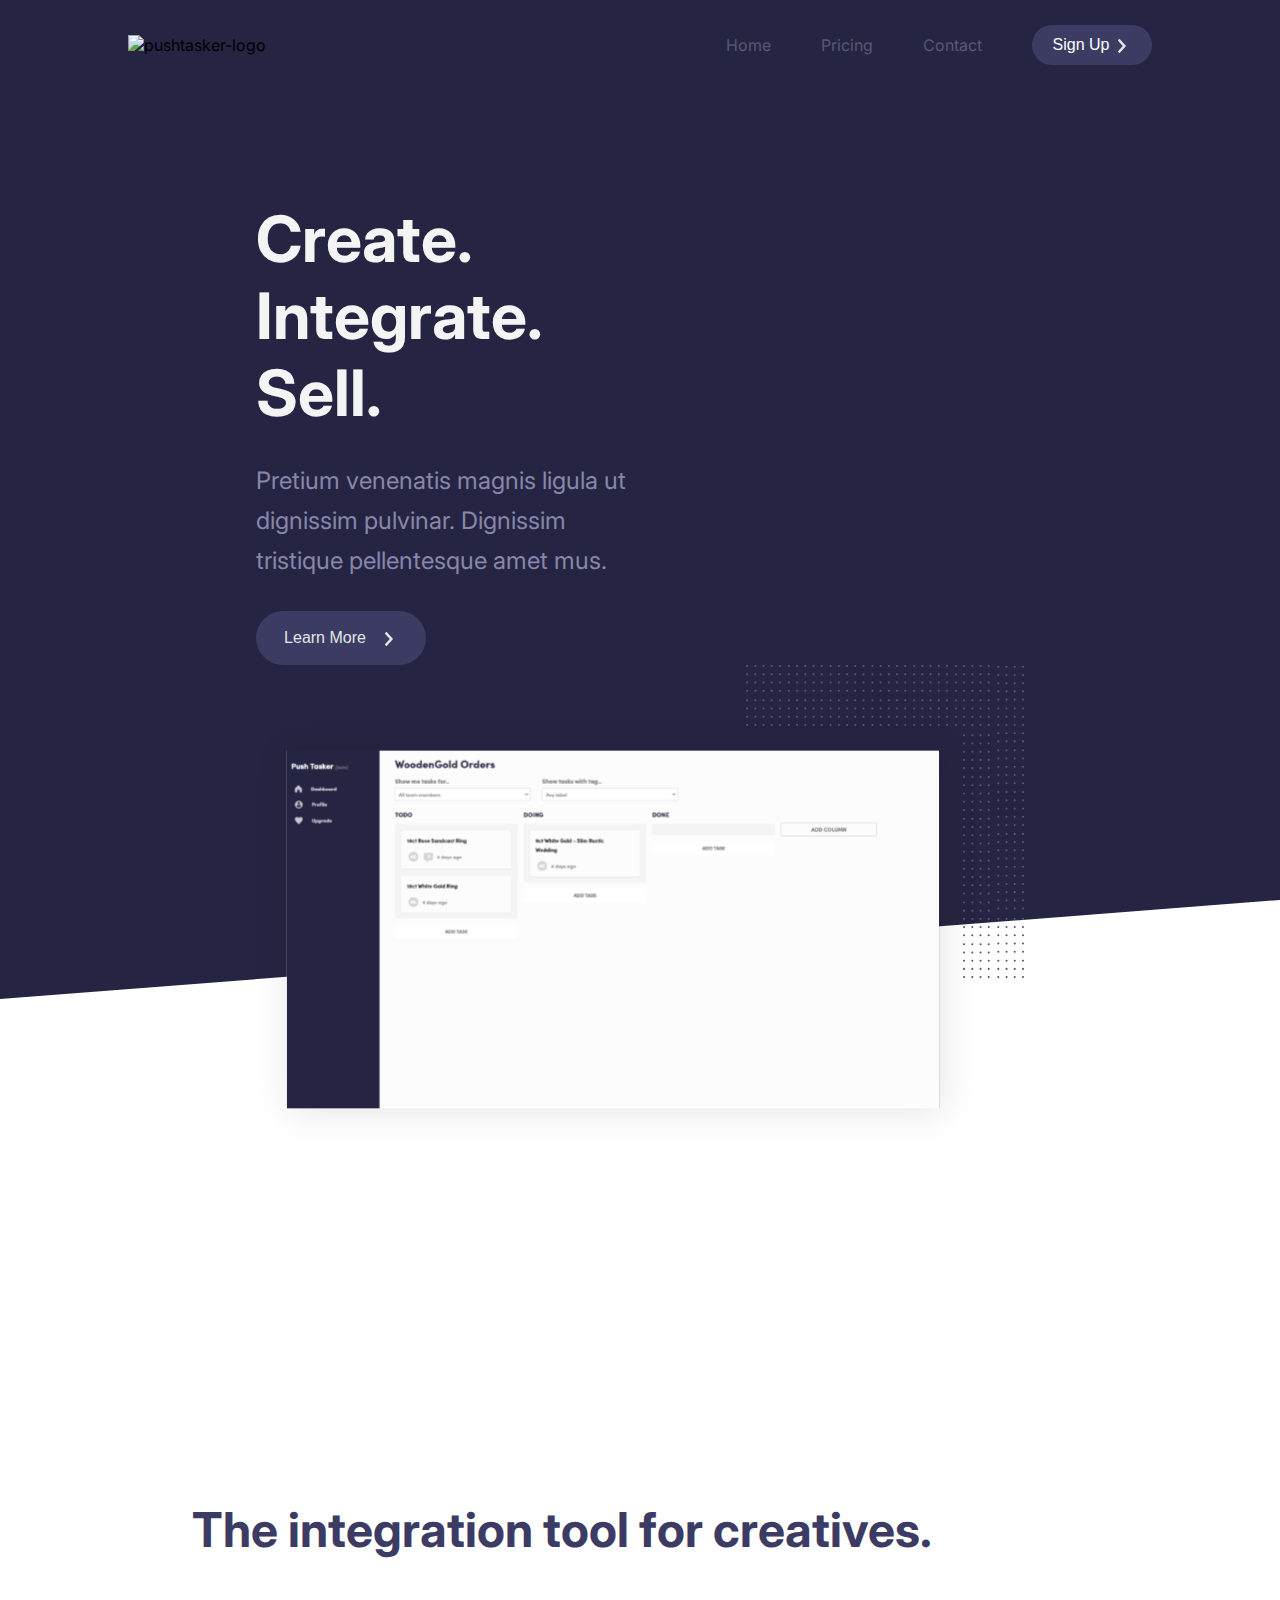
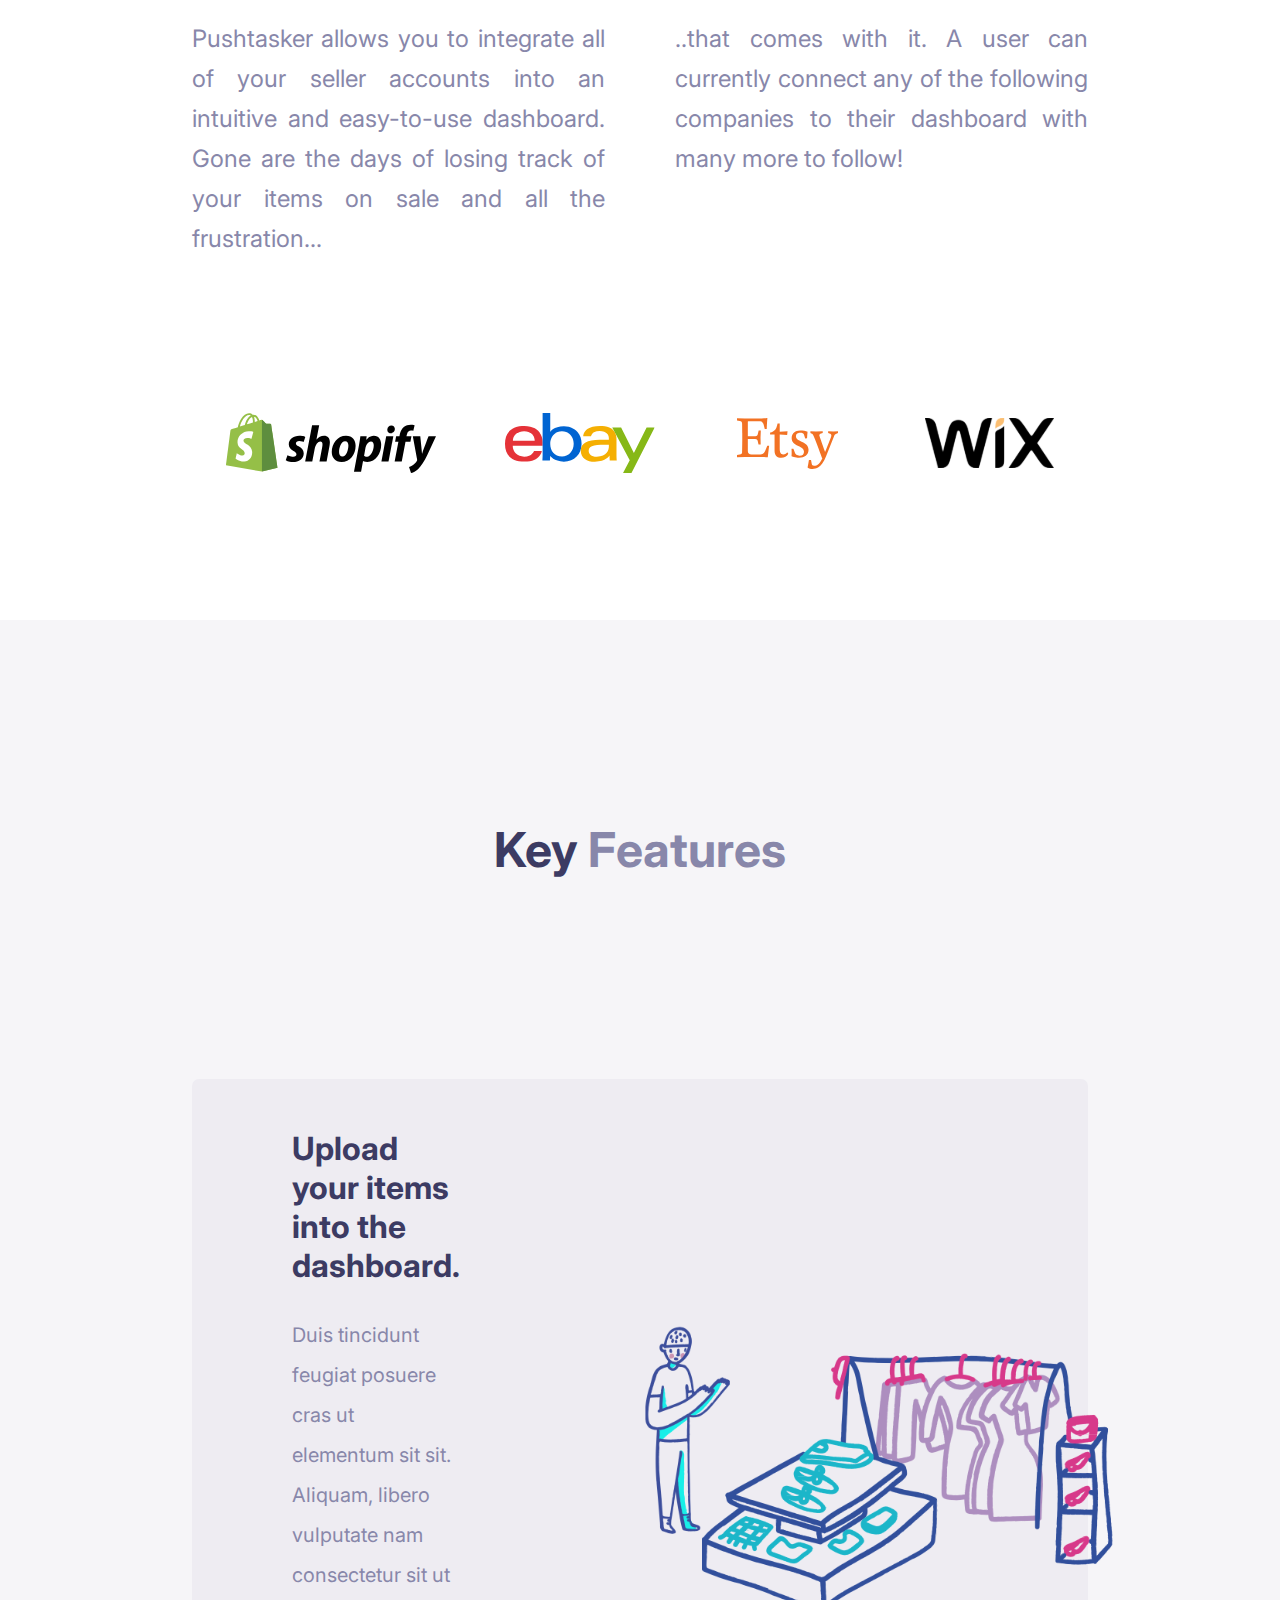
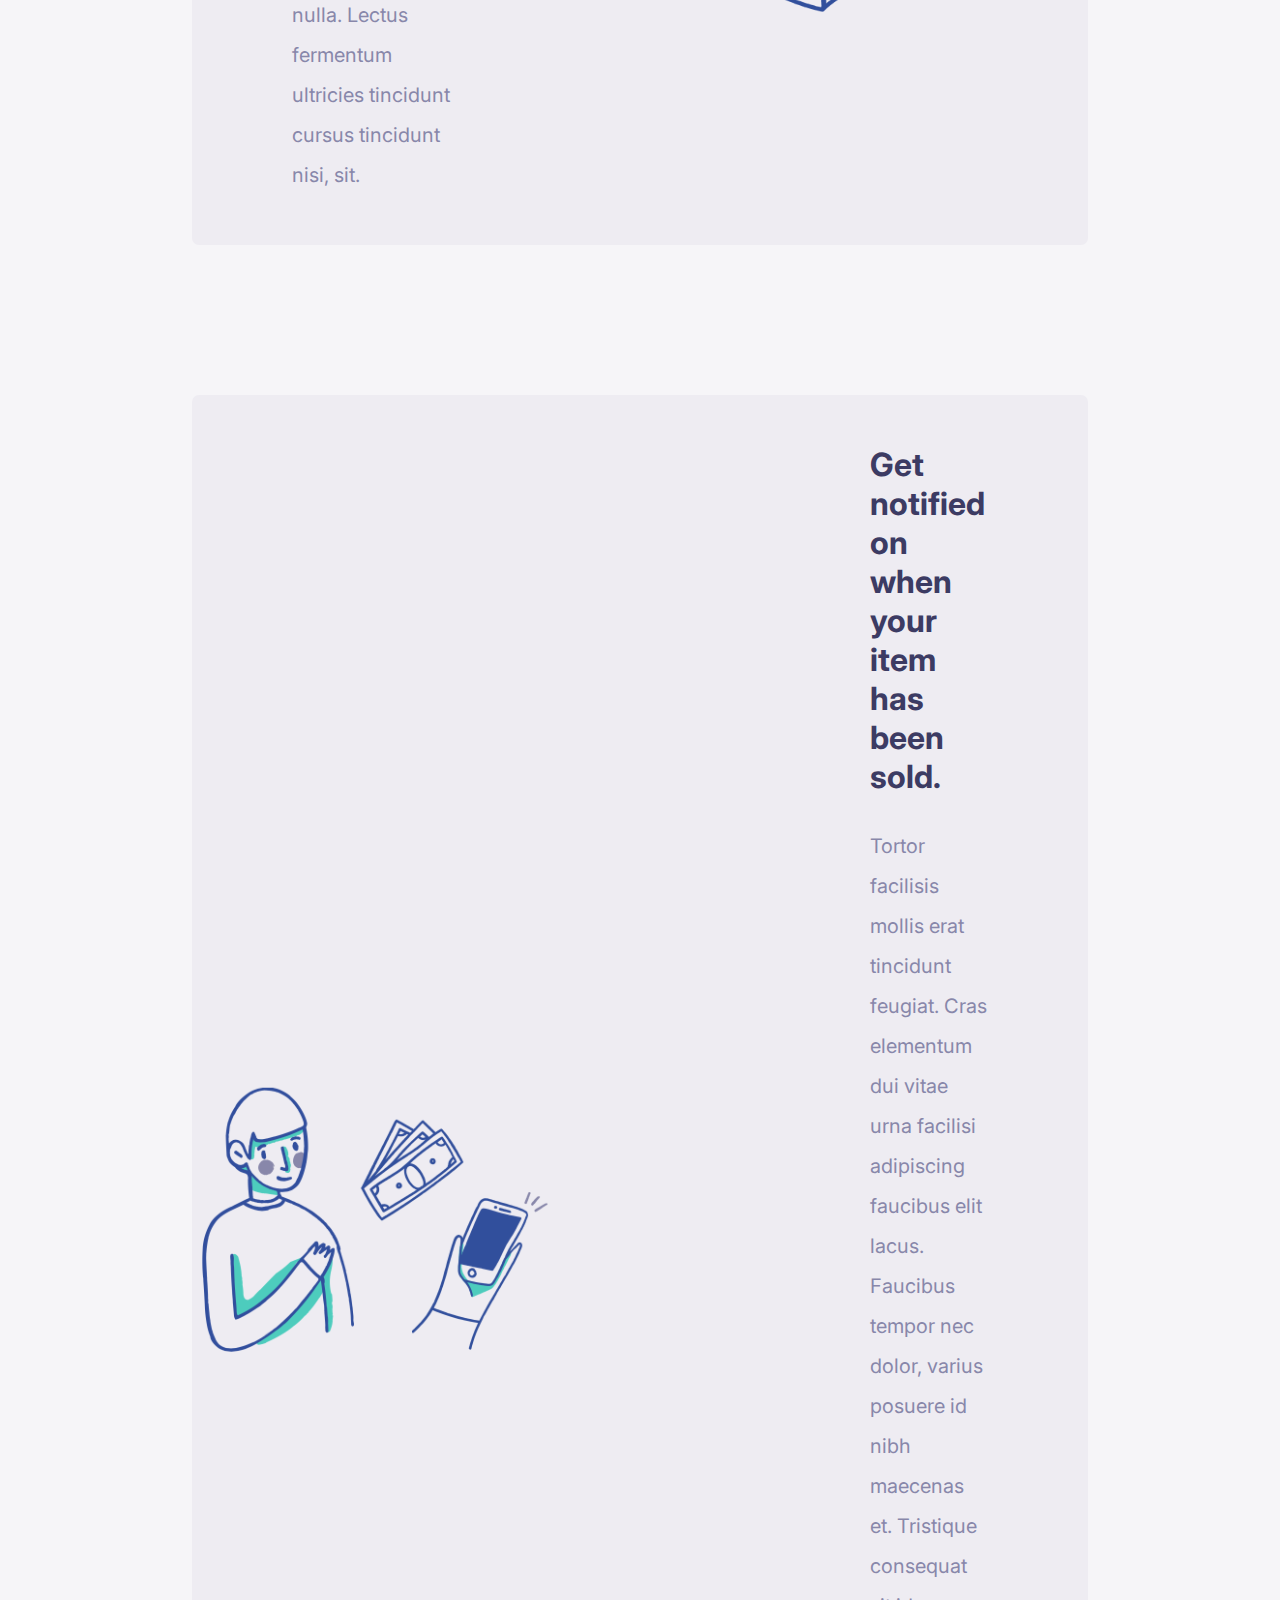
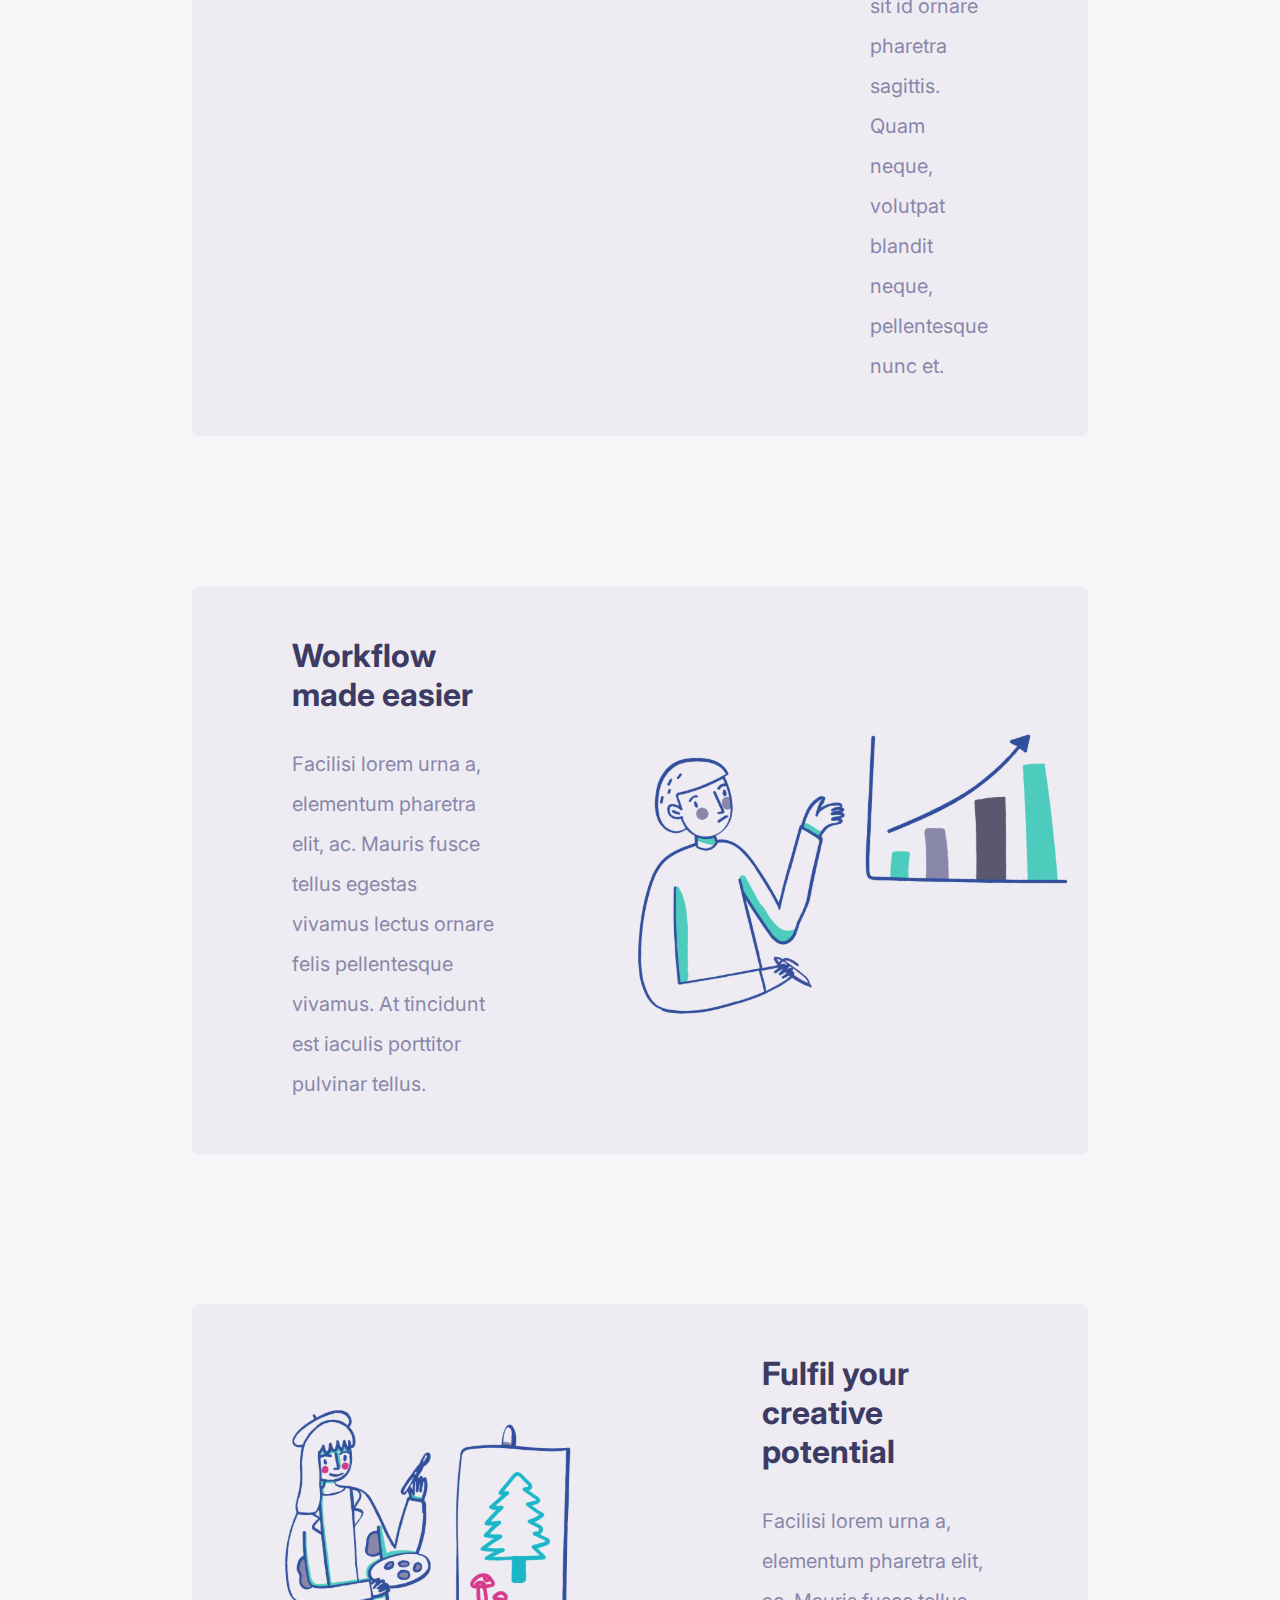
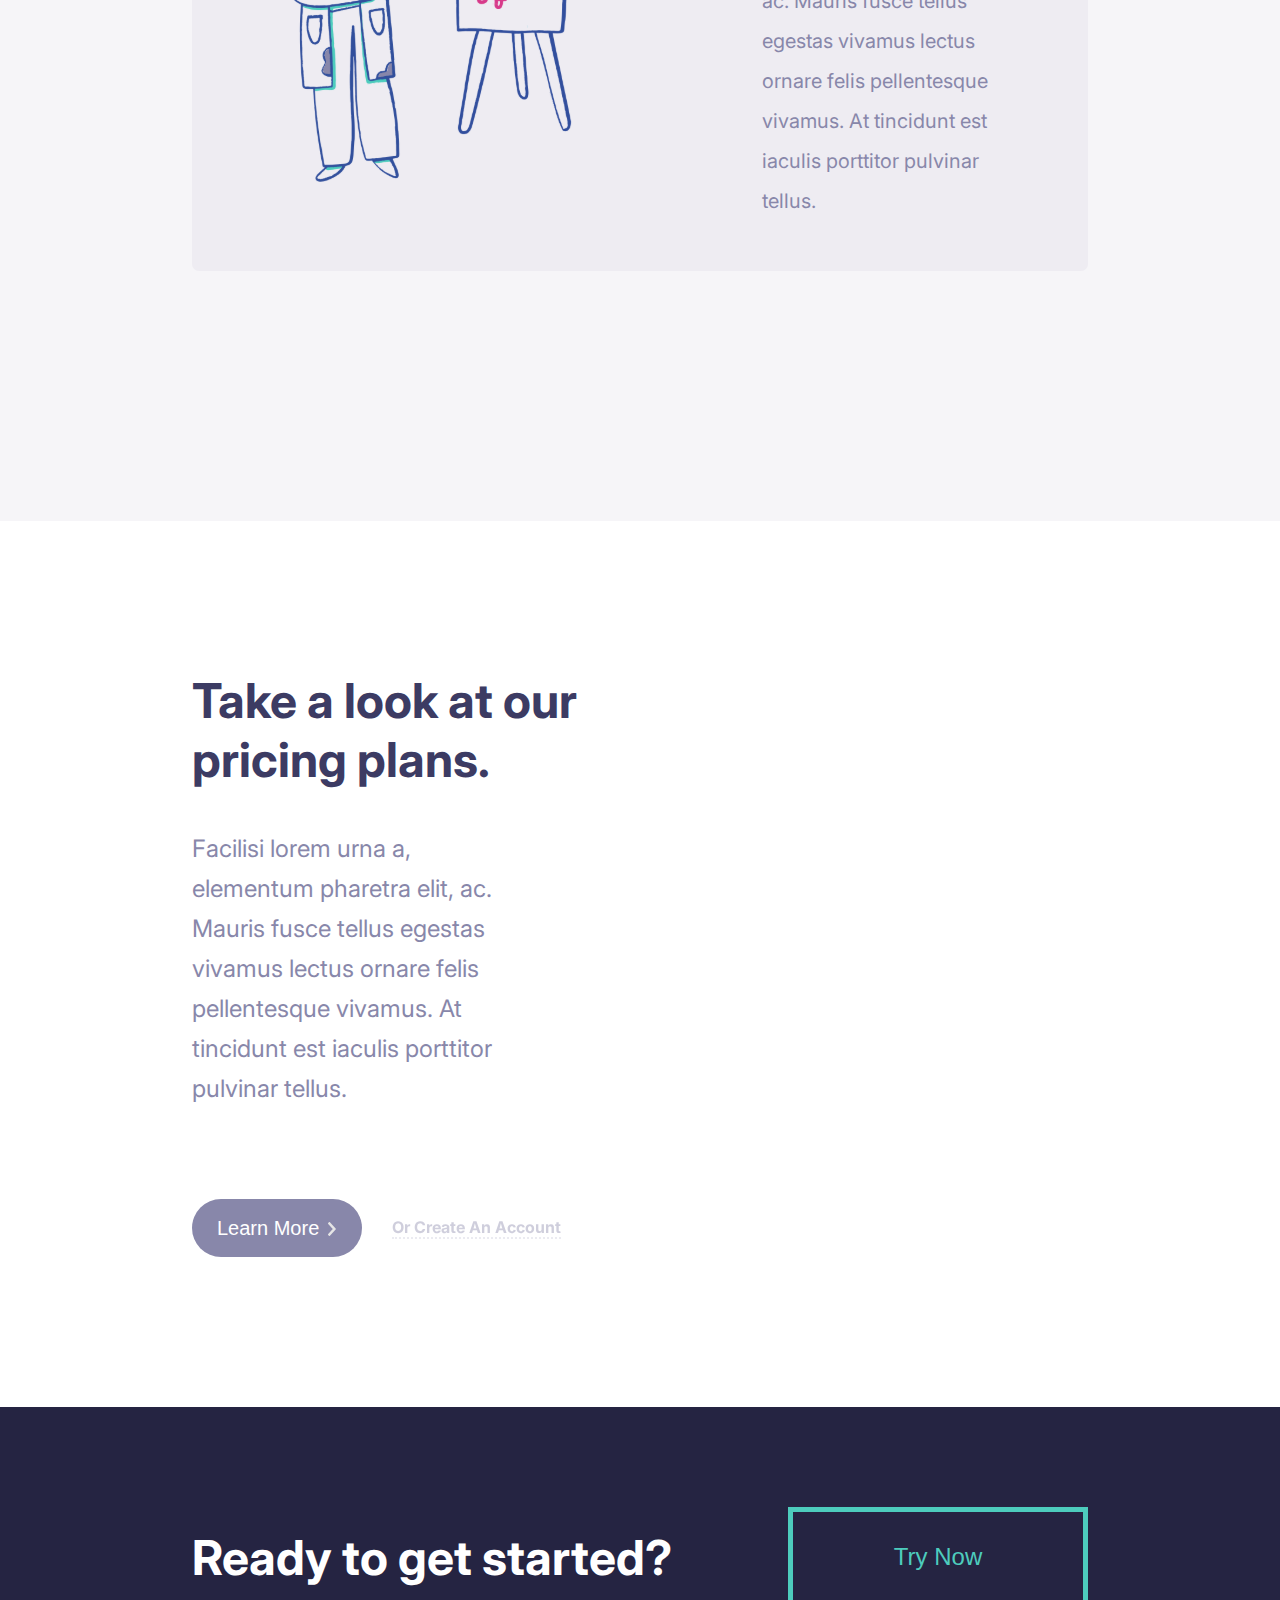
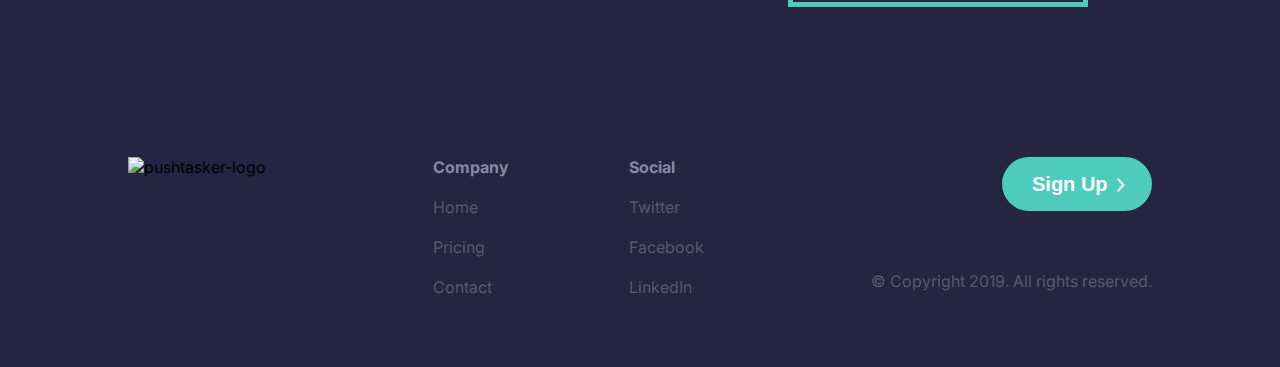
==== index.html @ 96c1d79e "saving changes and changed feature header colour" ====
<!DOCTYPE html>
<html lang="en">
<head>
    <meta charset="UTF-8">
    <meta name="viewport" content="width=device-width, initial-scale=1.0">
    <title>PushTasker</title>
    <link rel="stylesheet" type="text/css" href="style.css">
</head>
<body>
    <!-- Navbar Sectionm-->
    <header class="navbar__wrapper">
        <nav class="navbar__nav">
            <img src="./img/logo.svg" alt="pushtasker-logo">
            <ul class="navbar__nav-links">
                <li><a href="">Home</a></li>
                <li><a href="">Pricing</a></li>
                <li><a href="">Contact</a></li>
                <a href="">
                    <button class="navbar__btn">
                        <span class="btn-inner">Sign Up</span>
                        <img src="./img/chevron-right.svg" alt="chevron-right">
                    </button>
                </a>
            </ul>      
        </nav>
    </header>
    <!-- End of Navbar Section -->

    <!-- Start of Hero Section-->
    <main class="hero skewed">
        <div class="hero__container">
            <h1>Create. <br>Integrate. <br>Sell.</h1>
            <p>Pretium venenatis magnis ligula ut dignissim pulvinar. Dignissim tristique pellentesque amet mus.</p>
            <a href="">
                <button class="hero__btn">
                    <span class="btn-inner">Learn More</span>
                    <img src="./img/chevron-right.svg" alt="chevron-right">
                </button>
            </a>
        </div>
        <div class="hero__img">
            <img src="./img/pt-dashboard-and-detail.svg" alt="pushtasker-dashboard">
        </div>
    </main>
    <!-- End of Hero Section -->
    
    <!-- Start of About Section -->
    <section class="about">
        <div class="about__container">
            <h2>The integration tool for creatives.</h2>
            <div class="about__info">
                <p class="about__info-left">Pushtasker allows you to integrate all of your seller accounts into an intuitive and easy-to-use dashboard.
                     Gone are the days of losing track of your items on sale and all the frustration...
                </p>
                <p class="about__info-right">..that comes with it. A user can currently connect any of the following companies to their dashboard with many more to follow!</p>
            </div>
            <div class="about__clients">
                <div class="about__clients-logo">
                    <img src="./img/shopify.svg" alt="shopify-logo">
                </div>    
                <div class="about__clients-logo">
                    <img src="./img/ebay.svg" alt="ebay-logo">
                </div>    
                <div class="about__clients-logo">
                    <img src="./img/etsy.svg" alt="etsy-logo">
                </div>    
                <div class="about__clients-logo">
                    <img src="./img/wix.svg" alt="wix-logo">
                </div>    
            </div>
        </div>
    </section>
    <!-- End of About Section -->

    <!-- Start of Feature Section -->
    <section class="feature">
        <div class="feature__container">
            <h2>Key <span class="feature__header-span">Features</span></h2>
            <div class="feature__content">
                <div class="feature__content-info">
                    <h3>Upload your items into the dashboard.</h3>
                    <p>Duis tincidunt feugiat posuere cras ut elementum sit sit. 
                        Aliquam, libero vulputate nam consectetur sit ut nulla. 
                        Lectus fermentum ultricies tincidunt cursus tincidunt nisi, sit.
                    </p>
                </div>
                <div class="feature__content-img">
                    <img src="./img/feature-items.svg" alt="boxes-of-items">
                </div>
            </div>
            <div class="feature__content reverse">
                <div class="feature__content-info">
                    <h3>Get notified on when your item has been sold.</h3>
                    <p>Tortor facilisis mollis erat tincidunt feugiat. 
                        Cras elementum dui vitae urna facilisi adipiscing faucibus elit lacus. 
                        Faucibus tempor nec dolor, varius posuere id nibh maecenas et. 
                        Tristique consequat sit id ornare pharetra sagittis. 
                        Quam neque, volutpat blandit neque, pellentesque nunc et.
                    </p>
                </div>
                <div class="feature__content-img">
                    <img src="./img/feature-notifications.svg" alt="notifications-illustration">
                </div>
            </div>
            <div class="feature__content">
                <div class="feature__content-info">
                    <h3>Workflow made easier</h3>
                    <p>Facilisi lorem urna a, elementum pharetra elit, ac. 
                        Mauris fusce tellus egestas vivamus lectus ornare felis pellentesque vivamus. 
                        At tincidunt est iaculis porttitor pulvinar tellus.
                    </p>
                </div>
                <div class="feature__content-img">
                    <img src="./img/feature-workflow.svg" alt="increasing-bar-chart">
                </div>
            </div>
            <div class="feature__content reverse">
                <div class="feature__content-info">
                    <h3>Fulfil your creative potential</h3>
                    <p>Facilisi lorem urna a, elementum pharetra elit, ac. 
                        Mauris fusce tellus egestas vivamus lectus ornare felis pellentesque vivamus. 
                        At tincidunt est iaculis porttitor pulvinar tellus.
                    </p>
                </div>
                <div class="feature__content-img">
                    <img src="./img/feature-artist.svg" alt="artist-with-easel">
                </div>
            </div>
        </div>
    </section>
    <!-- End of Feature Section -->

    <!-- Start of Pricing Section-->
    <section class="pricing">
        <div class="pricing__container">
            <h2>Take a look at our pricing plans.</h2>
            <p>Facilisi lorem urna a, elementum pharetra elit, ac. Mauris fusce tellus egestas vivamus lectus ornare felis pellentesque vivamus. 
                At tincidunt est iaculis porttitor pulvinar tellus.
            </p>
            <div class="pricing__btns">
                <a href="">
                    <button>
                        <span>Learn More</span>
                        <img src="./img/chevron-right.svg" alt="chevron-right">
                    </button>
                </a> 
                <a href="" class="create-account">Or Create An Account</a>   
            </div>
        </div>
    </section>
    <!-- End of Pricing Section-->

    <!-- Start of Call to Action Section -->
    <section class="cta skewed">
        <div class="cta__container">
            <h2>Ready to get started?</h2>
            <a href="">
                <button>
                    Try Now
                </button>
            </a>
        </div>
    </section>
    <!-- End of Call to Action Section-->

    <!-- Start of Footer Section -->
    <footer class="footer__wrapper">
        <div class="footer__container">
            <img src="./img/logo.svg" alt="pushtasker-logo">
            <div class="footer__middle">
                <div class="footer__middle-left">
                    <h4>Company</h4>
                    <ul>
                        <li><a href="">Home</a></li>
                        <li><a href="">Pricing</a></li>
                        <li><a href="">Contact</a></li>
                    </ul>
                </div>
                <div class="footer__middle-right">
                    <h4>Social</h4>
                    <ul>
                        <li><a href="">Twitter</a></li>
                        <li><a href="">Facebook</a></li>
                        <li><a href="">LinkedIn</a></li>
                    </ul>
                </div>
            </div>
            <div class="footer__right">
                <a href="">
                    <button>
                        <span>Sign Up</span>
                        <img src="./img/chevron-right.svg" alt="chevron-right">
                    </button>
                </a>
                <p class="footer__copyright">© Copyright 2019. All rights reserved.</p>
            </div>
        </div>
    </footer>
    <!-- End of Footer Section -->
</body>
</html>
---- style.css ----
@import url("https://fonts.googleapis.com/css2?family=Inter:wght@400;500;700;900&display=swap");
@import url("https://fonts.googleapis.com/css2?family=Inter:wght@400;500;700;900&display=swap");
* {
  box-sizing: border-box;
  padding: 0;
  margin: 0;
}

a {
  text-decoration: none;
  cursor: pointer;
}

li {
  list-style: none;
}

button {
  cursor: pointer;
}

body {
  font-family: "Inter", sans-serif;
}

h1 {
  font-size: 64px;
  font-weight: 700;
  color: #F4F4F4;
}

h2 {
  font-size: 48px;
}

h3 {
  font-size: 32px;
}

p {
  line-height: 40px;
}

.navbar__btn {
  background-color: #3C3B63;
  color: #FFF;
  border-radius: 30px;
  width: 120px;
  height: 40px;
  border: none;
}

.hero__btn {
  background-color: #3C3B63;
  color: #E5E5E5;
  border-radius: 30px;
  width: 170px;
  height: 54px;
  border: none;
}

body {
  height: 100%;
  width: 100%;
}

.navbar__wrapper {
  width: 100%;
  height: 10vh;
  position: absolute;
  display: flex;
  align-items: center;
  z-index: 1000;
}
.navbar__wrapper .navbar__nav {
  display: flex;
  flex-direction: row;
  justify-content: space-between;
  align-items: center;
  width: 80%;
  margin: 0 auto;
}
.navbar__wrapper .navbar__nav .navbar__nav-links {
  display: flex;
  flex-direction: row;
  justify-content: space-between;
  align-items: center;
}
.navbar__wrapper .navbar__nav .navbar__nav-links li {
  padding-right: 50px;
}
.navbar__wrapper .navbar__nav .navbar__nav-links li a {
  color: #59586F;
  transition: 0.3s ease-in;
}
.navbar__wrapper .navbar__nav .navbar__nav-links li a:hover {
  color: #F6F5F8;
}
.navbar__wrapper .navbar__nav .navbar__nav-links a .navbar__btn {
  display: flex;
  flex-direction: row;
  justify-content: center;
  align-items: center;
}
.navbar__wrapper .navbar__nav .navbar__nav-links a .navbar__btn span {
  font-size: 16px;
}

.hero.skewed {
  position: relative;
  overflow: visible;
  z-index: 1;
}
.hero.skewed::after {
  content: "";
  width: 100%;
  height: 100%;
  position: absolute;
  background: inherit;
  z-index: -1;
  bottom: 0;
  transform-origin: bottom right;
  transform: skewY(-4.42deg);
  background-color: #252442;
}

.hero {
  background-color: #252442;
  background-image: url("./img/bg-detail-corner.svg");
  background-repeat: no-repeat;
  background-position: top right;
  height: 100vh;
  width: 100%;
  position: relative;
}
.hero .hero__container {
  display: flex;
  flex-direction: column;
  width: 60%;
  margin: 0 auto;
  padding-top: 200px;
}
.hero .hero__container p {
  width: 50%;
  color: #8887AA;
  font-size: 24px;
  line-height: 40px;
  margin-top: 30px;
}
.hero .hero__container a .hero__btn {
  display: flex;
  flex-direction: row;
  align-items: center;
  justify-content: center;
  margin-top: 30px;
}
.hero .hero__container a .hero__btn span {
  padding-right: 10px;
  font-size: 16px;
}
.hero .hero__img {
  width: 60%;
  margin: 0 auto;
}
.hero .hero__img img {
  width: 100%;
}

.about {
  height: 80vh;
  width: 100%;
  margin-top: 600px;
}
.about .about__container {
  display: flex;
  flex-direction: column;
  width: 70%;
  margin: 0 auto;
}
.about .about__container h2 {
  font-size: 48px;
  font-weight: 700;
  color: #3C3B63;
  margin-bottom: 60px;
}
.about .about__container .about__info {
  display: flex;
  flex-direction: row;
  margin-bottom: 150px;
  width: 100%;
}
.about .about__container .about__info p {
  font-size: 24px;
  color: #8887AA;
  line-height: 40px;
  width: 50%;
  text-align: justify;
}
.about .about__container .about__info .about__info-left {
  padding-right: 35px;
}
.about .about__container .about__info .about__info-right {
  padding-left: 35px;
}
.about .about__container .about__clients {
  display: flex;
  flex-direction: row;
  justify-content: space-around;
  align-items: center;
  width: 100%;
}

.feature {
  width: 100%;
  background-color: #F6F5F8;
  padding-bottom: 100px;
}
.feature .feature__container {
  width: 70%;
  margin: 0 auto;
  padding-top: 200px;
}
.feature .feature__container h2 {
  font-size: 48px;
  text-align: center;
  color: #3C3B63;
  margin-bottom: 200px;
}
.feature .feature__container h2 .feature__header-span {
  color: #8887AA;
}
.feature .feature__container .feature__content.reverse {
  display: flex;
  flex-direction: row-reverse;
  justify-content: space-between;
  width: 100%;
}
.feature .feature__container .feature__content {
  display: flex;
  flex-direction: row;
  justify-content: space-between;
  align-items: center;
  width: 100%;
  min-height: 400px;
  margin: 150px 0;
  background-color: #eeecf2;
  border-radius: 7px;
}
.feature .feature__container .feature__content .feature__content-info {
  width: 60%;
  padding: 0 100px;
}
.feature .feature__container .feature__content .feature__content-info h3 {
  font-size: 32px;
  font-weight: 700;
  color: #3C3B63;
  margin-bottom: 30px;
  margin-top: 50px;
}
.feature .feature__container .feature__content .feature__content-info p {
  color: #8887AA;
  font-size: 20px;
  margin-bottom: 50px;
}
.feature .feature__container .feature__content .feature-content-img {
  width: auto;
  max-width: 350px;
  height: 100%;
}
.feature .feature__container .feature__content .feature-content-img img {
  width: 100%;
}

.pricing {
  width: 100%;
  background-color: #FFF;
}
.pricing .pricing__container {
  width: 70%;
  margin: 0 auto;
}
.pricing .pricing__container h2 {
  margin-top: 150px;
  margin-bottom: 40px;
  width: 60%;
  color: #3C3B63;
}
.pricing .pricing__container p {
  color: #8887AA;
  width: 35%;
  font-size: 24px;
  margin-bottom: 90px;
}
.pricing .pricing__container .pricing__btns {
  display: flex;
  flex-direction: row;
  align-items: center;
  margin-bottom: 150px;
}
.pricing .pricing__container .pricing__btns a button {
  display: flex;
  flex-direction: row;
  align-items: center;
  background-color: #8887AA;
  color: #FFF;
  border: none;
  width: 170px;
  height: 58px;
  border-radius: 30px;
  margin-right: 30px;
}
.pricing .pricing__container .pricing__btns a button span {
  font-size: 20px;
  padding-left: 25px;
}
.pricing .pricing__container .pricing__btns .create-account {
  color: #8887AA;
  opacity: 0.4;
  font-weight: 700;
  border-bottom: 2px dotted rgba(136, 135, 170, 0.4);
  transition: 0.3s ease-in;
}
.pricing .pricing__container .pricing__btns .create-account:hover {
  opacity: 1;
  border-bottom: 2px dotted #8887AA;
}

.cta {
  width: 100%;
  background-color: #252442;
}
.cta .cta__container {
  display: flex;
  flex-direction: row;
  justify-content: space-between;
  align-items: center;
  width: 70%;
  margin: 0 auto;
  padding: 100px 0;
}
.cta .cta__container h2 {
  color: #FFF;
}
.cta .cta__container a button {
  color: #4DCCBD;
  background-color: transparent;
  border: 5px solid #4DCCBD;
  width: 300px;
  height: 100px;
  font-size: 24px;
}

.footer__wrapper {
  display: flex;
  align-items: center;
  width: 100%;
  background-color: #252442;
}
.footer__wrapper .footer__container {
  display: flex;
  flex-direction: row;
  justify-content: space-between;
  width: 80%;
  margin: 0 auto;
  padding: 50px 0;
}
.footer__wrapper .footer__container .footer__middle {
  display: flex;
  flex-direction: row;
}
.footer__wrapper .footer__container .footer__middle .footer__middle-left {
  padding-right: 60px;
}
.footer__wrapper .footer__container .footer__middle .footer__middle-right {
  padding-left: 60px;
}
.footer__wrapper .footer__container .footer__middle .footer__middle-left,
.footer__wrapper .footer__container .footer__middle .footer__middle-right {
  display: flex;
  flex-direction: column;
}
.footer__wrapper .footer__container .footer__middle .footer__middle-left h4,
.footer__wrapper .footer__container .footer__middle .footer__middle-right h4 {
  color: #8887AA;
}
.footer__wrapper .footer__container .footer__middle .footer__middle-left ul li,
.footer__wrapper .footer__container .footer__middle .footer__middle-right ul li {
  margin: 20px 0;
}
.footer__wrapper .footer__container .footer__middle .footer__middle-left ul li a,
.footer__wrapper .footer__container .footer__middle .footer__middle-right ul li a {
  color: #59586F;
  transition: 0.3s ease-in;
}
.footer__wrapper .footer__container .footer__middle .footer__middle-left ul li a:hover,
.footer__wrapper .footer__container .footer__middle .footer__middle-right ul li a:hover {
  color: #F6F5F8;
}
.footer__wrapper .footer__container .footer__right {
  display: flex;
  flex-direction: column;
  justify-content: space-between;
  align-items: flex-end;
  height: 100%;
}
.footer__wrapper .footer__container .footer__right a {
  margin-bottom: 50px;
}
.footer__wrapper .footer__container .footer__right a button {
  display: flex;
  flex-direction: row;
  align-items: center;
  background-color: #4DCCBD;
  border: none;
  border-radius: 30px;
  width: 150px;
  height: 54px;
}
.footer__wrapper .footer__container .footer__right a button span {
  color: #FFF;
  font-size: 20px;
  font-weight: 700;
  padding-left: 30px;
}
.footer__wrapper .footer__container .footer__right .footer__copyright {
  font-size: 16px;
  color: #59586F;
  text-align: right;
}
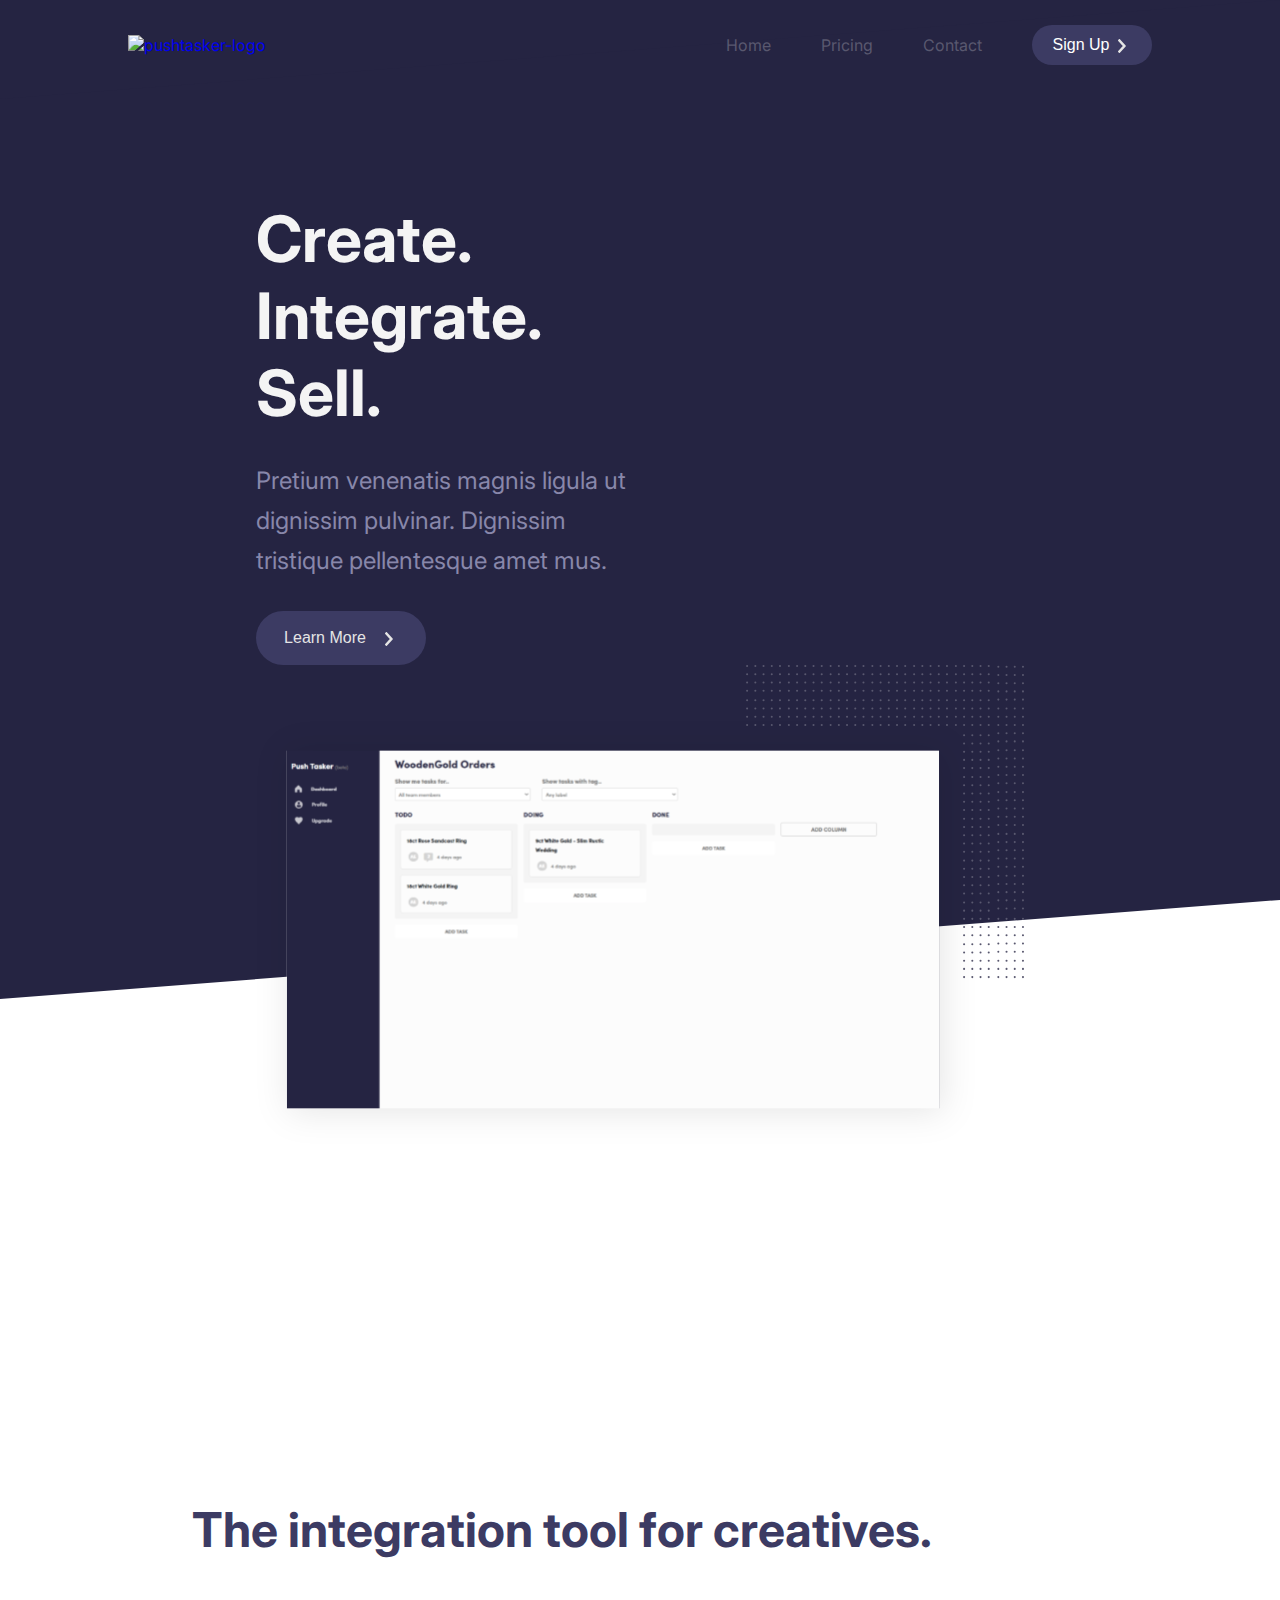
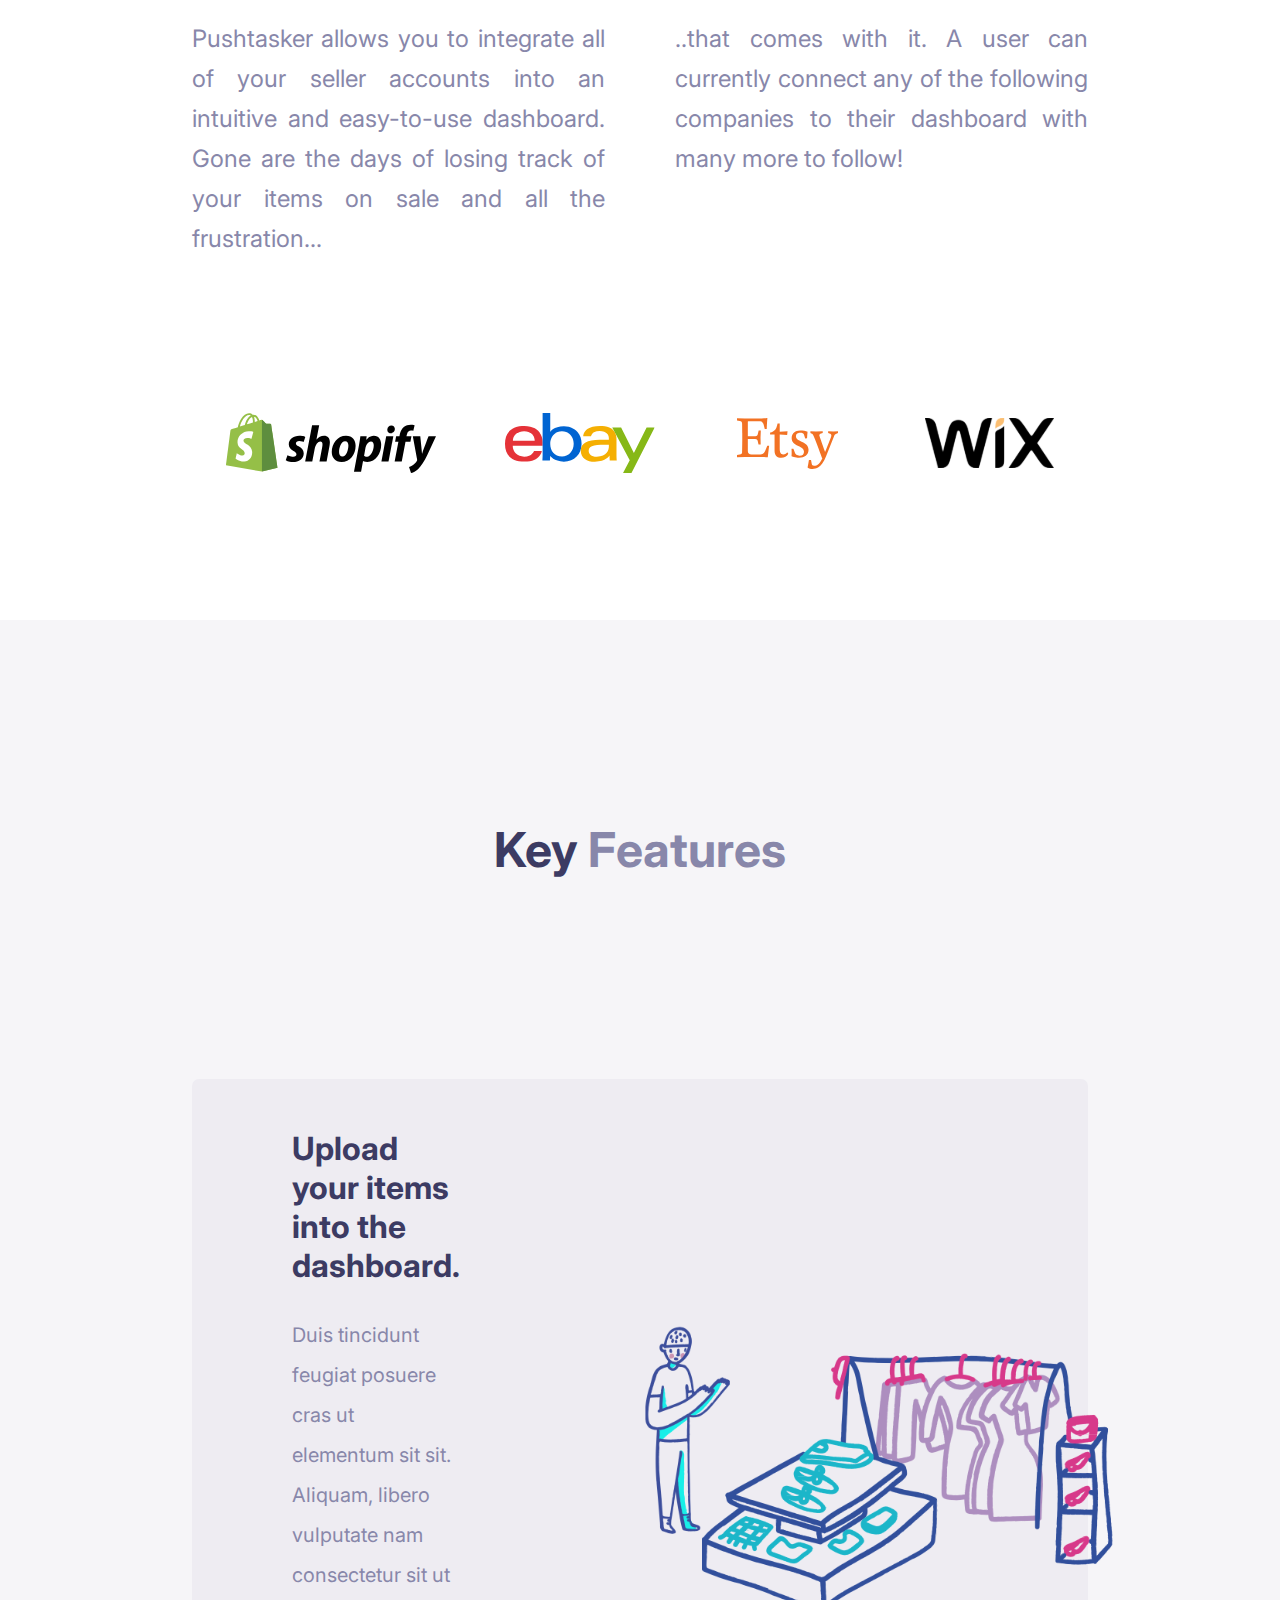
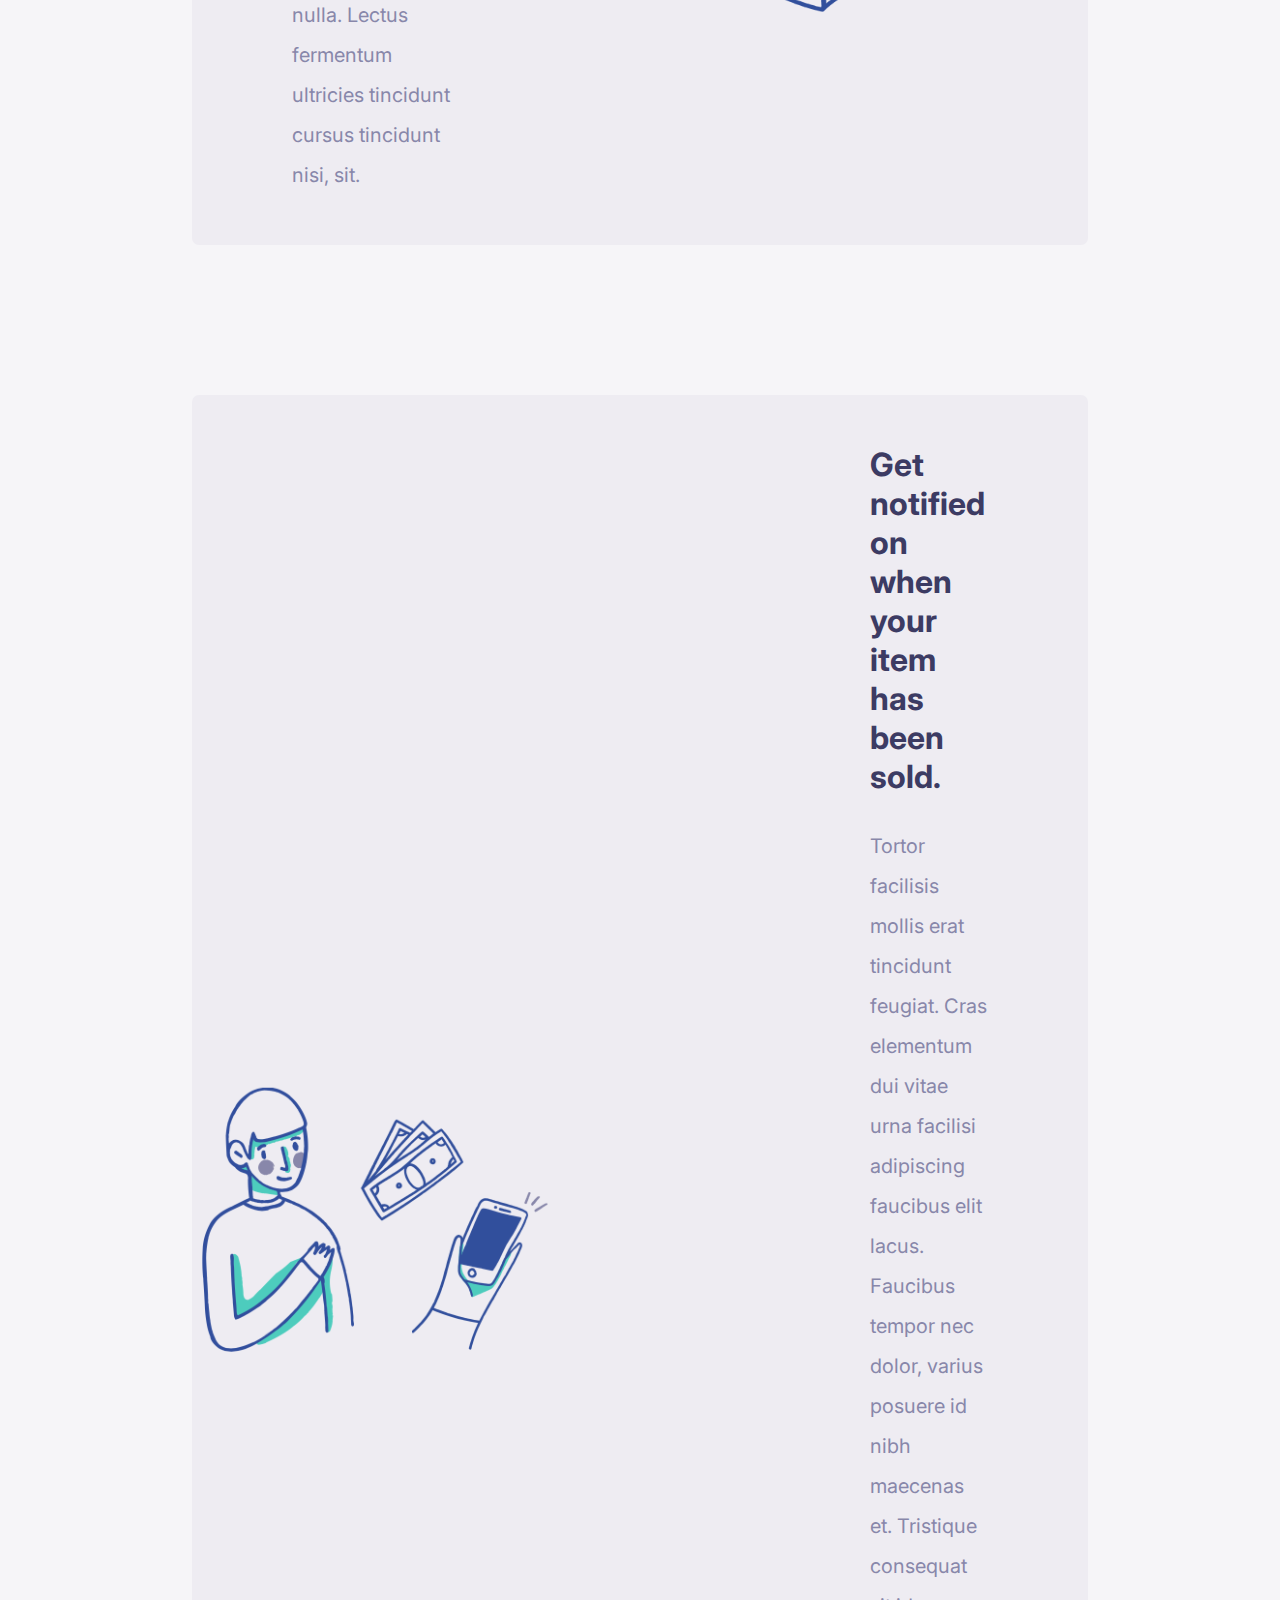
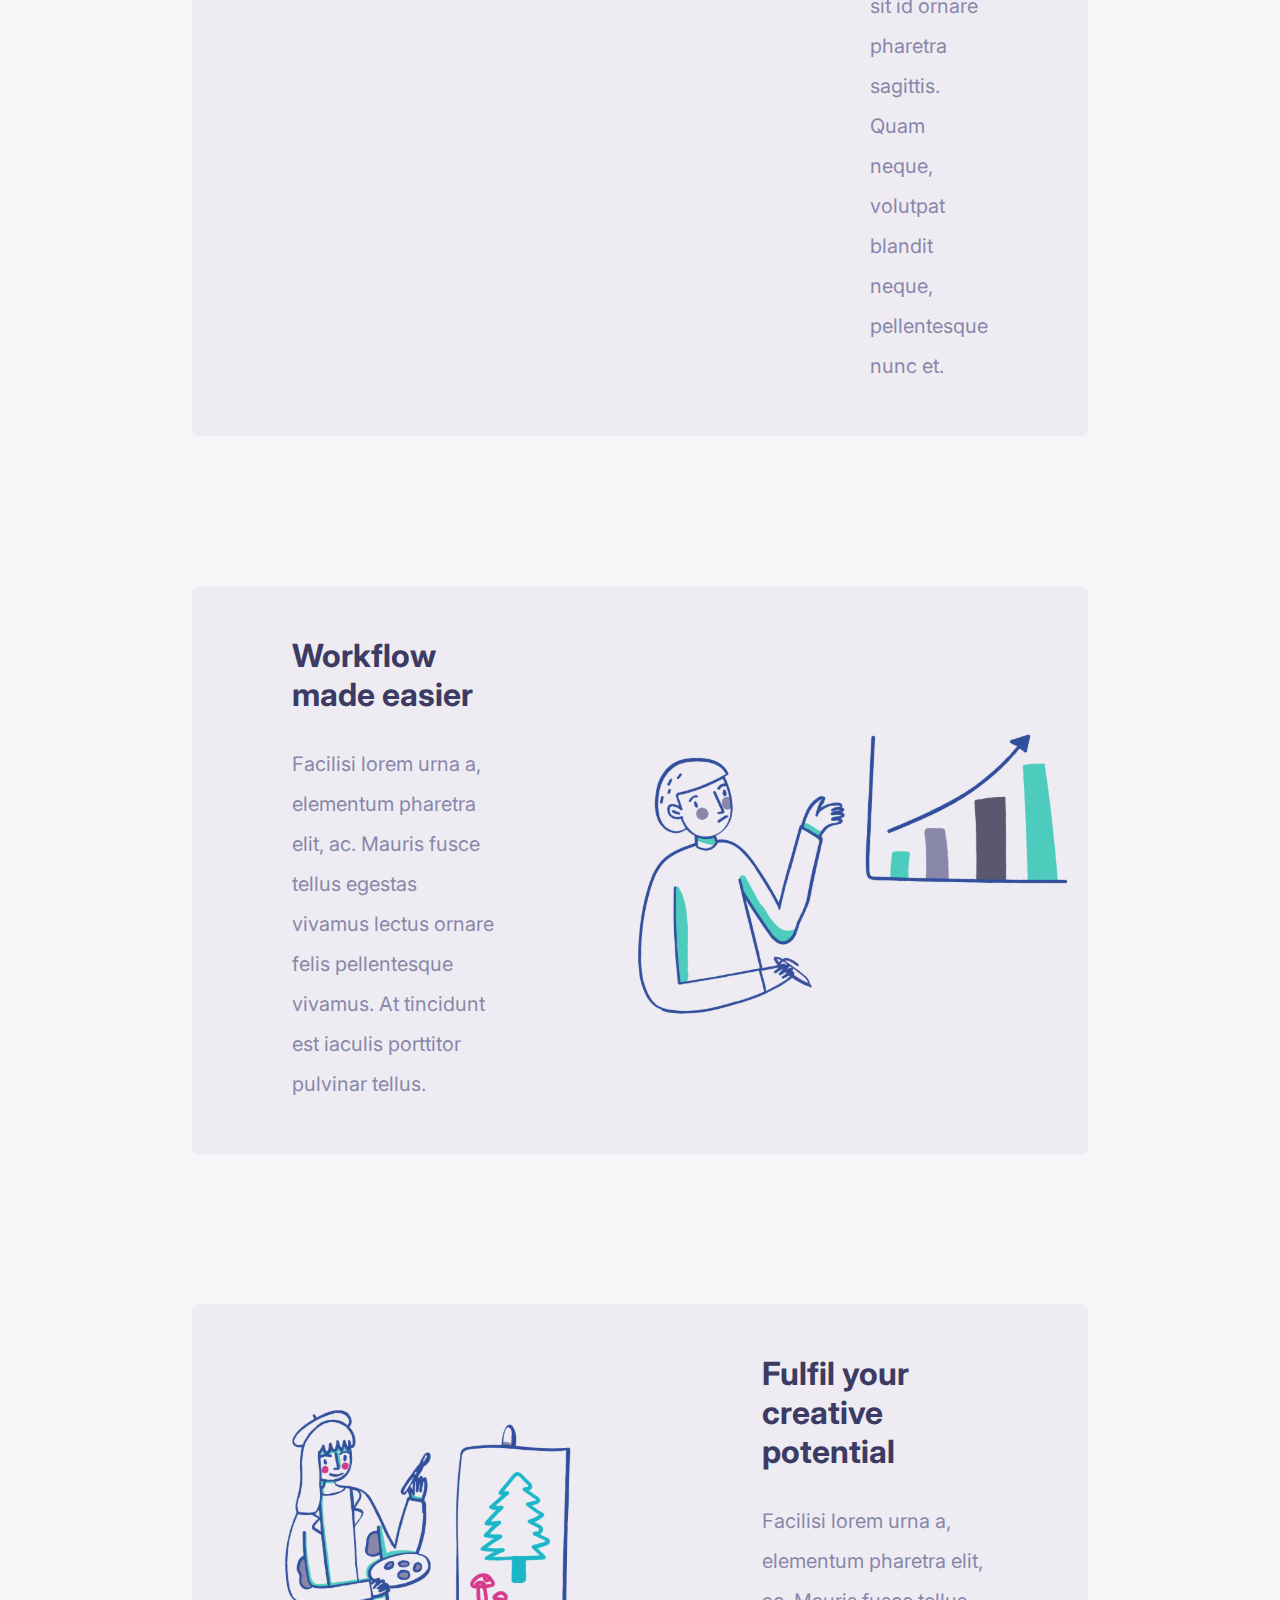
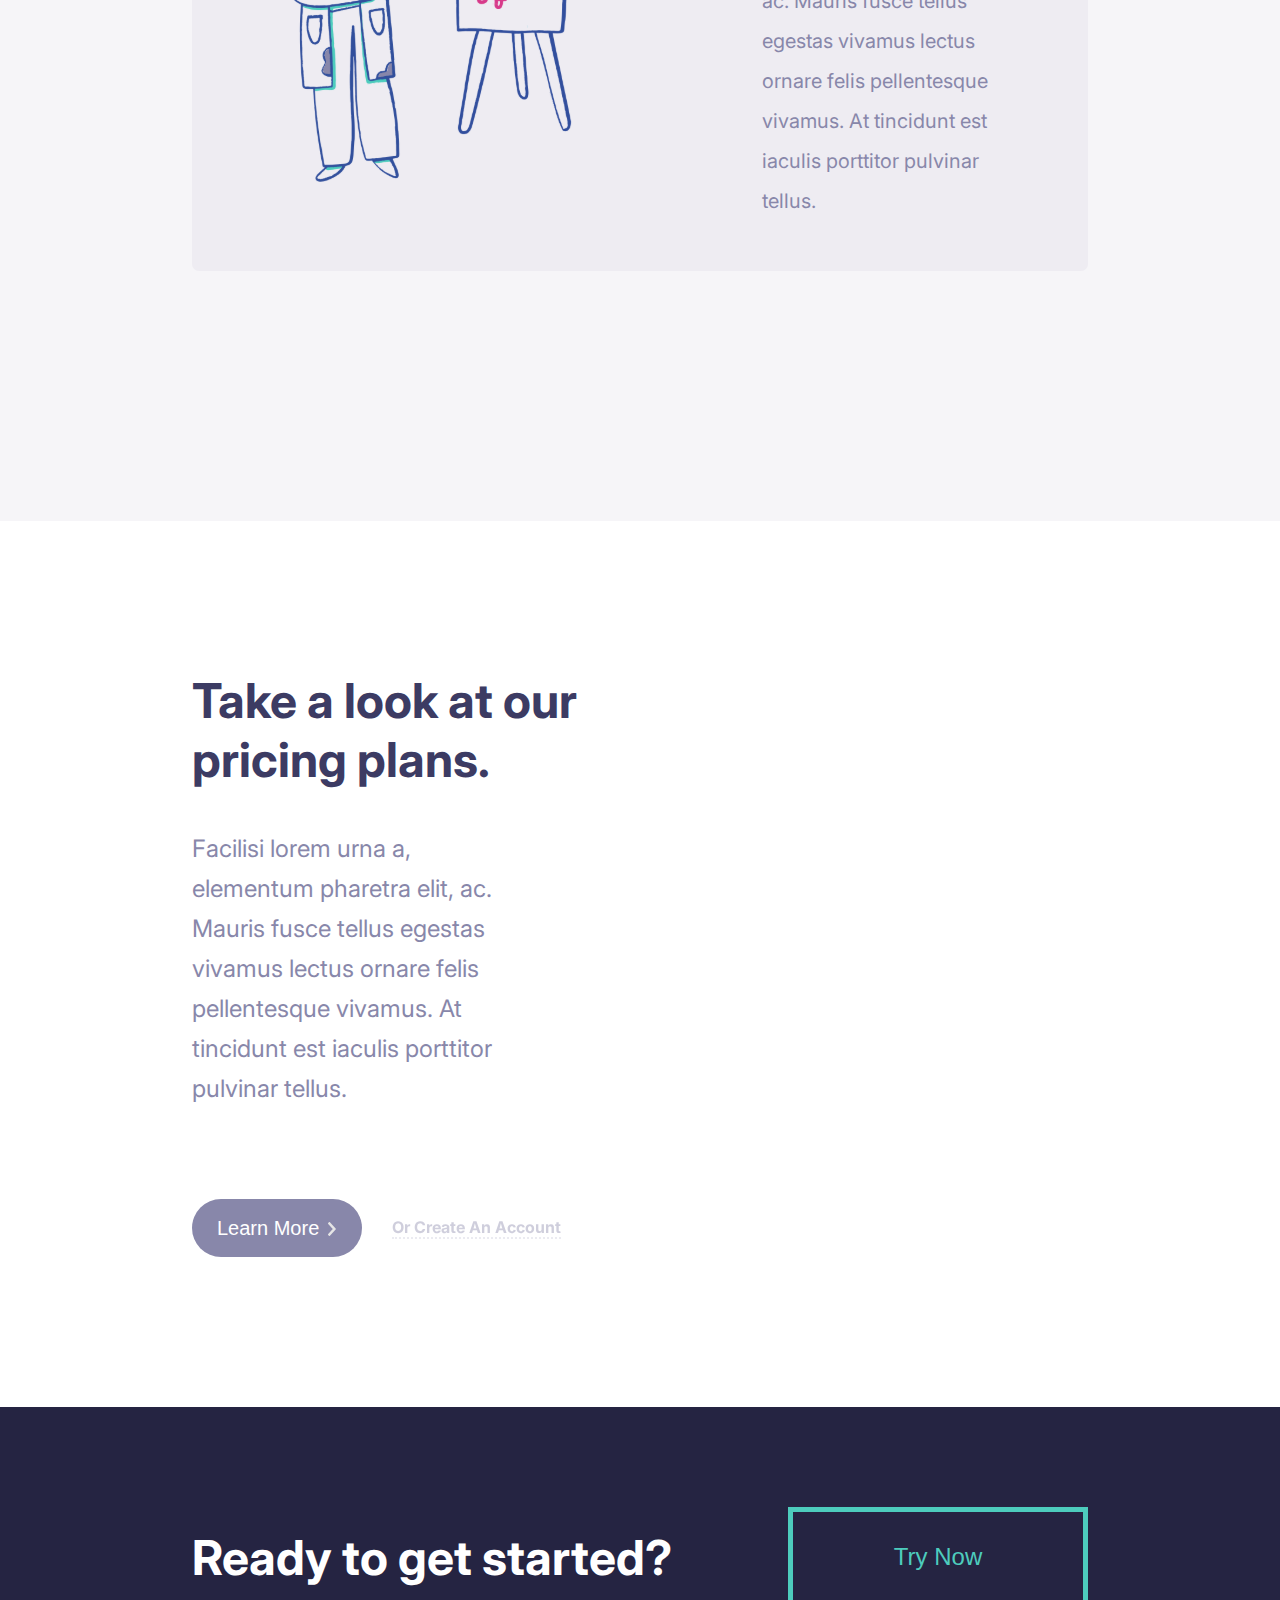
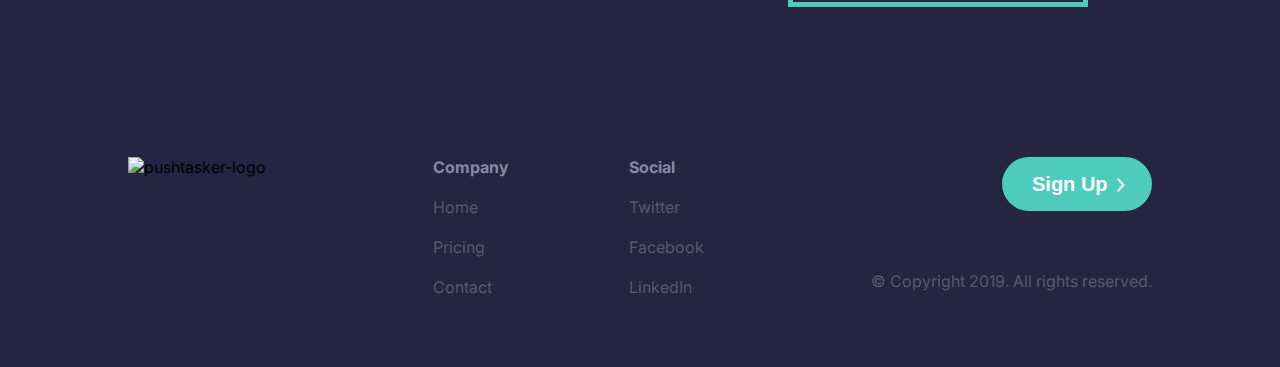
==== commit c2076f94: "pricing page html and base styling in place" ====
--- a/index.html
+++ b/index.html
@@ -3,19 +3,22 @@
 <head>
     <meta charset="UTF-8">
     <meta name="viewport" content="width=device-width, initial-scale=1.0">
-    <title>PushTasker</title>
+    <title>PushTasker | The Integration Tool for Creatives</title>
     <link rel="stylesheet" type="text/css" href="style.css">
+    <link type="text/html" href="pricing.html">
 </head>
 <body>
     <!-- Navbar Sectionm-->
     <header class="navbar__wrapper">
         <nav class="navbar__nav">
-            <img src="./img/logo.svg" alt="pushtasker-logo">
+            <a href="index.html">
+                <img src="./img/logo.svg" alt="pushtasker-logo">
+            </a>
             <ul class="navbar__nav-links">
                 <li><a href="">Home</a></li>
-                <li><a href="">Pricing</a></li>
+                <li><a href="pricing.html">Pricing</a></li>
                 <li><a href="">Contact</a></li>
-                <a href="">
+                <a href="https://push-tasker.web.app/sign-in">
                     <button class="navbar__btn">
                         <span class="btn-inner">Sign Up</span>
                         <img src="./img/chevron-right.svg" alt="chevron-right">
@@ -155,7 +158,7 @@
         <div class="cta__container">
             <h2>Ready to get started?</h2>
             <a href="">
-                <button>
+                <button class="cta__btn">
                     Try Now
                 </button>
             </a>
--- a/style.css
+++ b/style.css
@@ -1,3 +1,6 @@
+@import url("https://fonts.googleapis.com/css2?family=Inter:wght@400;500;700;900&display=swap");
+@import url("https://fonts.googleapis.com/css2?family=Inter:wght@400;500;700;900&display=swap");
+@import url("https://fonts.googleapis.com/css2?family=Inter:wght@400;500;700;900&display=swap");
 @import url("https://fonts.googleapis.com/css2?family=Inter:wght@400;500;700;900&display=swap");
 @import url("https://fonts.googleapis.com/css2?family=Inter:wght@400;500;700;900&display=swap");
 * {
@@ -39,6 +42,84 @@
 
 p {
   line-height: 40px;
+}
+
+.footer__wrapper {
+  display: flex;
+  align-items: center;
+  width: 100%;
+  background-color: #252442;
+}
+.footer__wrapper .footer__container {
+  display: flex;
+  flex-direction: row;
+  justify-content: space-between;
+  width: 80%;
+  margin: 0 auto;
+  padding: 50px 0;
+}
+.footer__wrapper .footer__container .footer__middle {
+  display: flex;
+  flex-direction: row;
+}
+.footer__wrapper .footer__container .footer__middle .footer__middle-left {
+  padding-right: 60px;
+}
+.footer__wrapper .footer__container .footer__middle .footer__middle-right {
+  padding-left: 60px;
+}
+.footer__wrapper .footer__container .footer__middle .footer__middle-left,
+.footer__wrapper .footer__container .footer__middle .footer__middle-right {
+  display: flex;
+  flex-direction: column;
+}
+.footer__wrapper .footer__container .footer__middle .footer__middle-left h4,
+.footer__wrapper .footer__container .footer__middle .footer__middle-right h4 {
+  color: #8887AA;
+}
+.footer__wrapper .footer__container .footer__middle .footer__middle-left ul li,
+.footer__wrapper .footer__container .footer__middle .footer__middle-right ul li {
+  margin: 20px 0;
+}
+.footer__wrapper .footer__container .footer__middle .footer__middle-left ul li a,
+.footer__wrapper .footer__container .footer__middle .footer__middle-right ul li a {
+  color: #59586F;
+  transition: 0.3s ease-in;
+}
+.footer__wrapper .footer__container .footer__middle .footer__middle-left ul li a:hover,
+.footer__wrapper .footer__container .footer__middle .footer__middle-right ul li a:hover {
+  color: #F6F5F8;
+}
+.footer__wrapper .footer__container .footer__right {
+  display: flex;
+  flex-direction: column;
+  justify-content: space-between;
+  align-items: flex-end;
+  height: 100%;
+}
+.footer__wrapper .footer__container .footer__right a {
+  margin-bottom: 50px;
+}
+.footer__wrapper .footer__container .footer__right a button {
+  display: flex;
+  flex-direction: row;
+  align-items: center;
+  background-color: #4DCCBD;
+  border: none;
+  border-radius: 30px;
+  width: 150px;
+  height: 54px;
+}
+.footer__wrapper .footer__container .footer__right a button span {
+  color: #FFF;
+  font-size: 20px;
+  font-weight: 700;
+  padding-left: 30px;
+}
+.footer__wrapper .footer__container .footer__right .footer__copyright {
+  font-size: 16px;
+  color: #59586F;
+  text-align: right;
 }
 
 .navbar__btn {
@@ -57,11 +138,6 @@
   width: 170px;
   height: 54px;
   border: none;
-}
-
-body {
-  height: 100%;
-  width: 100%;
 }
 
 .navbar__wrapper {
@@ -166,6 +242,113 @@
   width: 100%;
 }
 
+body {
+  height: 100%;
+  width: 100%;
+}
+
+.navbar__wrapper {
+  width: 100%;
+  height: 10vh;
+  position: absolute;
+  display: flex;
+  align-items: center;
+  z-index: 1000;
+}
+.navbar__wrapper .navbar__nav {
+  display: flex;
+  flex-direction: row;
+  justify-content: space-between;
+  align-items: center;
+  width: 80%;
+  margin: 0 auto;
+}
+.navbar__wrapper .navbar__nav .navbar__nav-links {
+  display: flex;
+  flex-direction: row;
+  justify-content: space-between;
+  align-items: center;
+}
+.navbar__wrapper .navbar__nav .navbar__nav-links li {
+  padding-right: 50px;
+}
+.navbar__wrapper .navbar__nav .navbar__nav-links li a {
+  color: #59586F;
+  transition: 0.3s ease-in;
+}
+.navbar__wrapper .navbar__nav .navbar__nav-links li a:hover {
+  color: #F6F5F8;
+}
+.navbar__wrapper .navbar__nav .navbar__nav-links a .navbar__btn {
+  display: flex;
+  flex-direction: row;
+  justify-content: center;
+  align-items: center;
+}
+.navbar__wrapper .navbar__nav .navbar__nav-links a .navbar__btn span {
+  font-size: 16px;
+}
+
+.hero.skewed {
+  position: relative;
+  overflow: visible;
+  z-index: 1;
+}
+.hero.skewed::after {
+  content: "";
+  width: 100%;
+  height: 100%;
+  position: absolute;
+  background: inherit;
+  z-index: -1;
+  bottom: 0;
+  transform-origin: bottom right;
+  transform: skewY(-4.42deg);
+  background-color: #252442;
+}
+
+.hero {
+  background-color: #252442;
+  background-image: url("./img/bg-detail-corner.svg");
+  background-repeat: no-repeat;
+  background-position: top right;
+  height: 100vh;
+  width: 100%;
+  position: relative;
+}
+.hero .hero__container {
+  display: flex;
+  flex-direction: column;
+  width: 60%;
+  margin: 0 auto;
+  padding-top: 200px;
+}
+.hero .hero__container p {
+  width: 50%;
+  color: #8887AA;
+  font-size: 24px;
+  line-height: 40px;
+  margin-top: 30px;
+}
+.hero .hero__container a .hero__btn {
+  display: flex;
+  flex-direction: row;
+  align-items: center;
+  justify-content: center;
+  margin-top: 30px;
+}
+.hero .hero__container a .hero__btn span {
+  padding-right: 10px;
+  font-size: 16px;
+}
+.hero .hero__img {
+  width: 60%;
+  margin: 0 auto;
+}
+.hero .hero__img img {
+  width: 100%;
+}
+
 .about {
   height: 80vh;
   width: 100%;
@@ -348,82 +531,4 @@
   width: 300px;
   height: 100px;
   font-size: 24px;
-}
-
-.footer__wrapper {
-  display: flex;
-  align-items: center;
-  width: 100%;
-  background-color: #252442;
-}
-.footer__wrapper .footer__container {
-  display: flex;
-  flex-direction: row;
-  justify-content: space-between;
-  width: 80%;
-  margin: 0 auto;
-  padding: 50px 0;
-}
-.footer__wrapper .footer__container .footer__middle {
-  display: flex;
-  flex-direction: row;
-}
-.footer__wrapper .footer__container .footer__middle .footer__middle-left {
-  padding-right: 60px;
-}
-.footer__wrapper .footer__container .footer__middle .footer__middle-right {
-  padding-left: 60px;
-}
-.footer__wrapper .footer__container .footer__middle .footer__middle-left,
-.footer__wrapper .footer__container .footer__middle .footer__middle-right {
-  display: flex;
-  flex-direction: column;
-}
-.footer__wrapper .footer__container .footer__middle .footer__middle-left h4,
-.footer__wrapper .footer__container .footer__middle .footer__middle-right h4 {
-  color: #8887AA;
-}
-.footer__wrapper .footer__container .footer__middle .footer__middle-left ul li,
-.footer__wrapper .footer__container .footer__middle .footer__middle-right ul li {
-  margin: 20px 0;
-}
-.footer__wrapper .footer__container .footer__middle .footer__middle-left ul li a,
-.footer__wrapper .footer__container .footer__middle .footer__middle-right ul li a {
-  color: #59586F;
-  transition: 0.3s ease-in;
-}
-.footer__wrapper .footer__container .footer__middle .footer__middle-left ul li a:hover,
-.footer__wrapper .footer__container .footer__middle .footer__middle-right ul li a:hover {
-  color: #F6F5F8;
-}
-.footer__wrapper .footer__container .footer__right {
-  display: flex;
-  flex-direction: column;
-  justify-content: space-between;
-  align-items: flex-end;
-  height: 100%;
-}
-.footer__wrapper .footer__container .footer__right a {
-  margin-bottom: 50px;
-}
-.footer__wrapper .footer__container .footer__right a button {
-  display: flex;
-  flex-direction: row;
-  align-items: center;
-  background-color: #4DCCBD;
-  border: none;
-  border-radius: 30px;
-  width: 150px;
-  height: 54px;
-}
-.footer__wrapper .footer__container .footer__right a button span {
-  color: #FFF;
-  font-size: 20px;
-  font-weight: 700;
-  padding-left: 30px;
-}
-.footer__wrapper .footer__container .footer__right .footer__copyright {
-  font-size: 16px;
-  color: #59586F;
-  text-align: right;
 }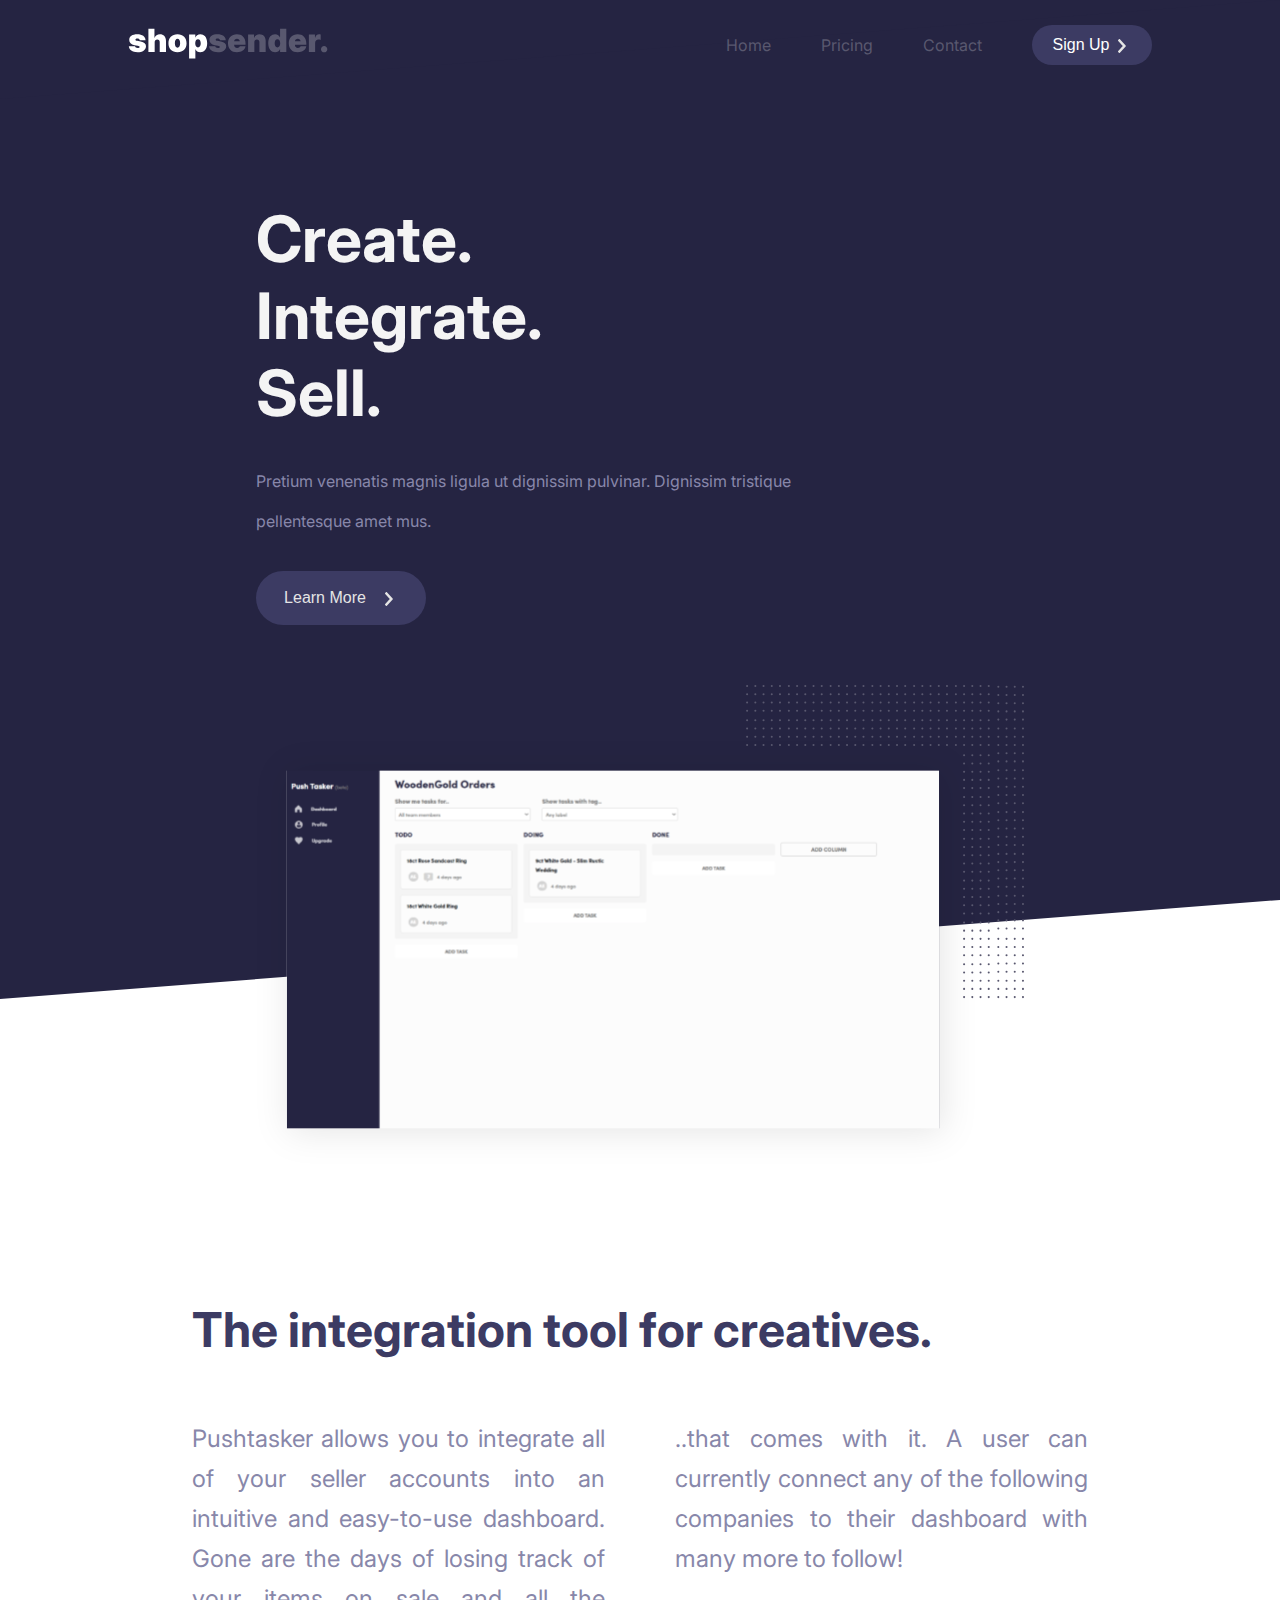
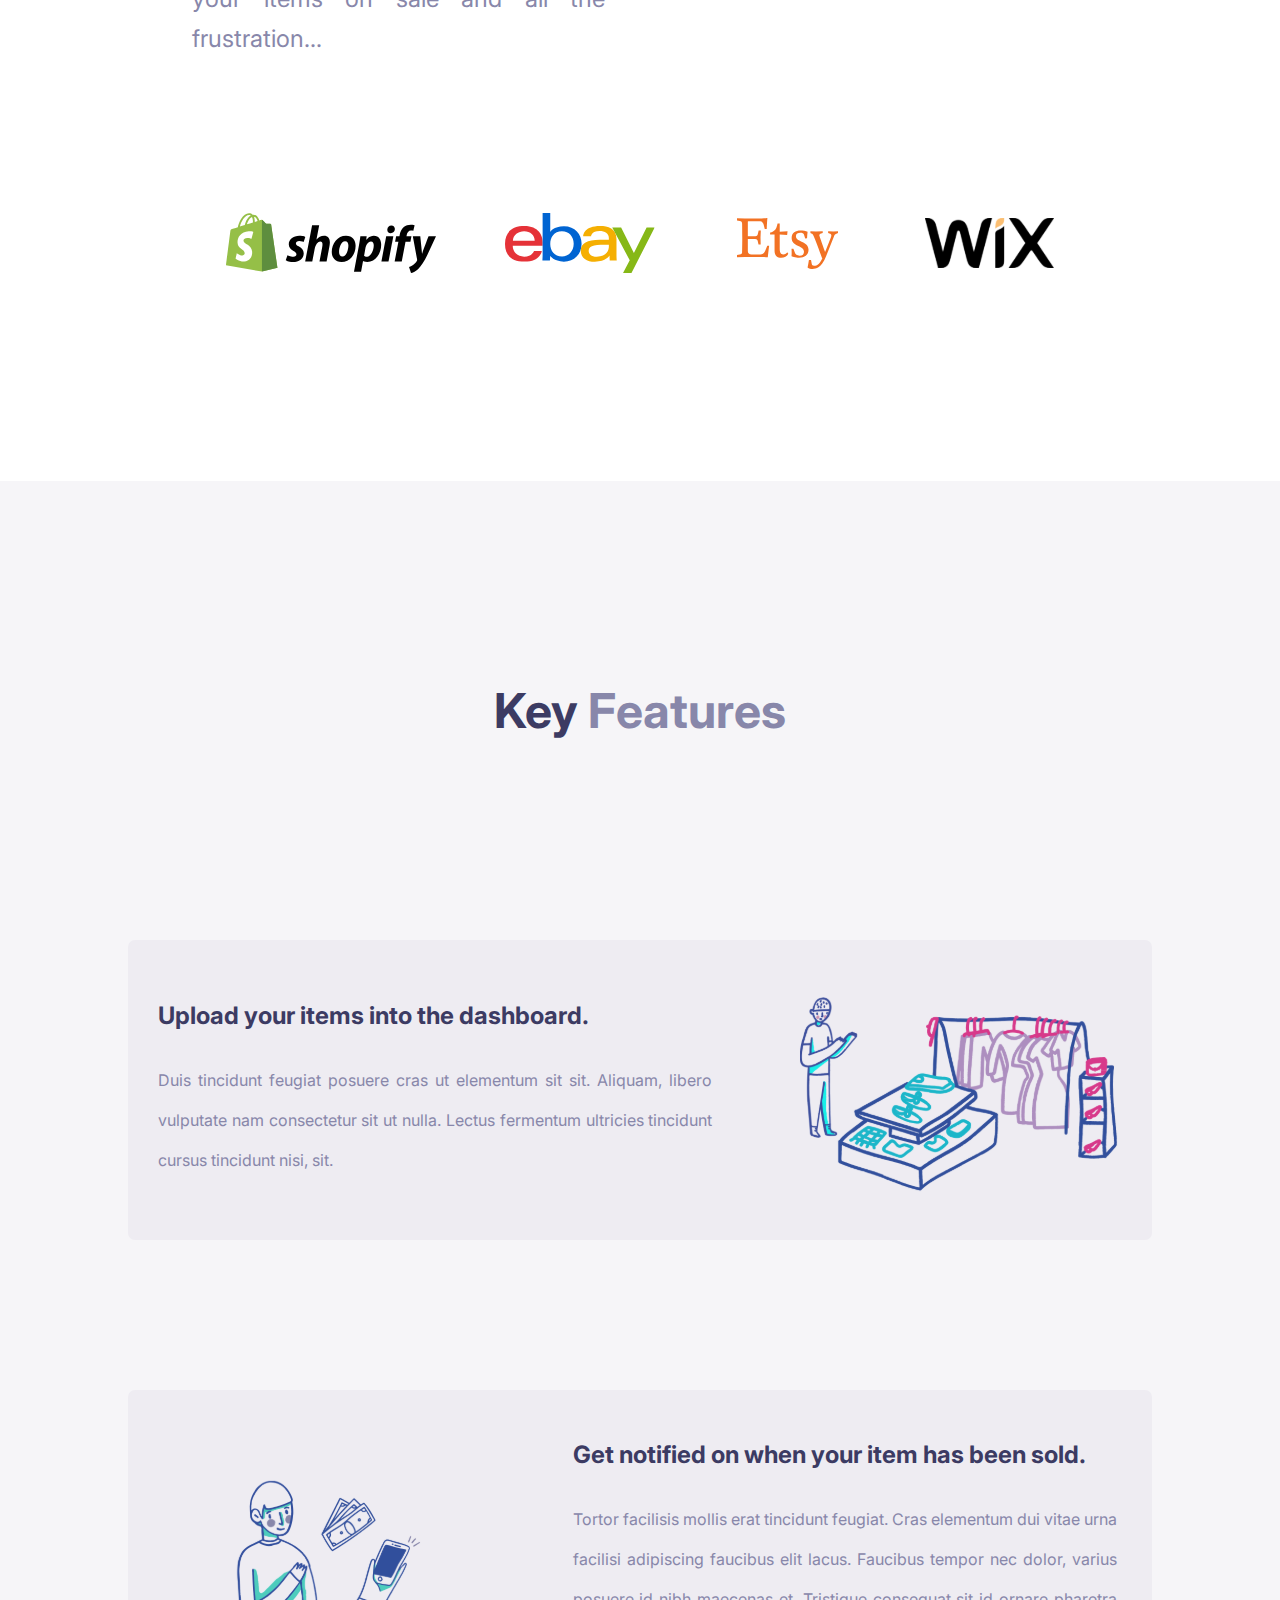
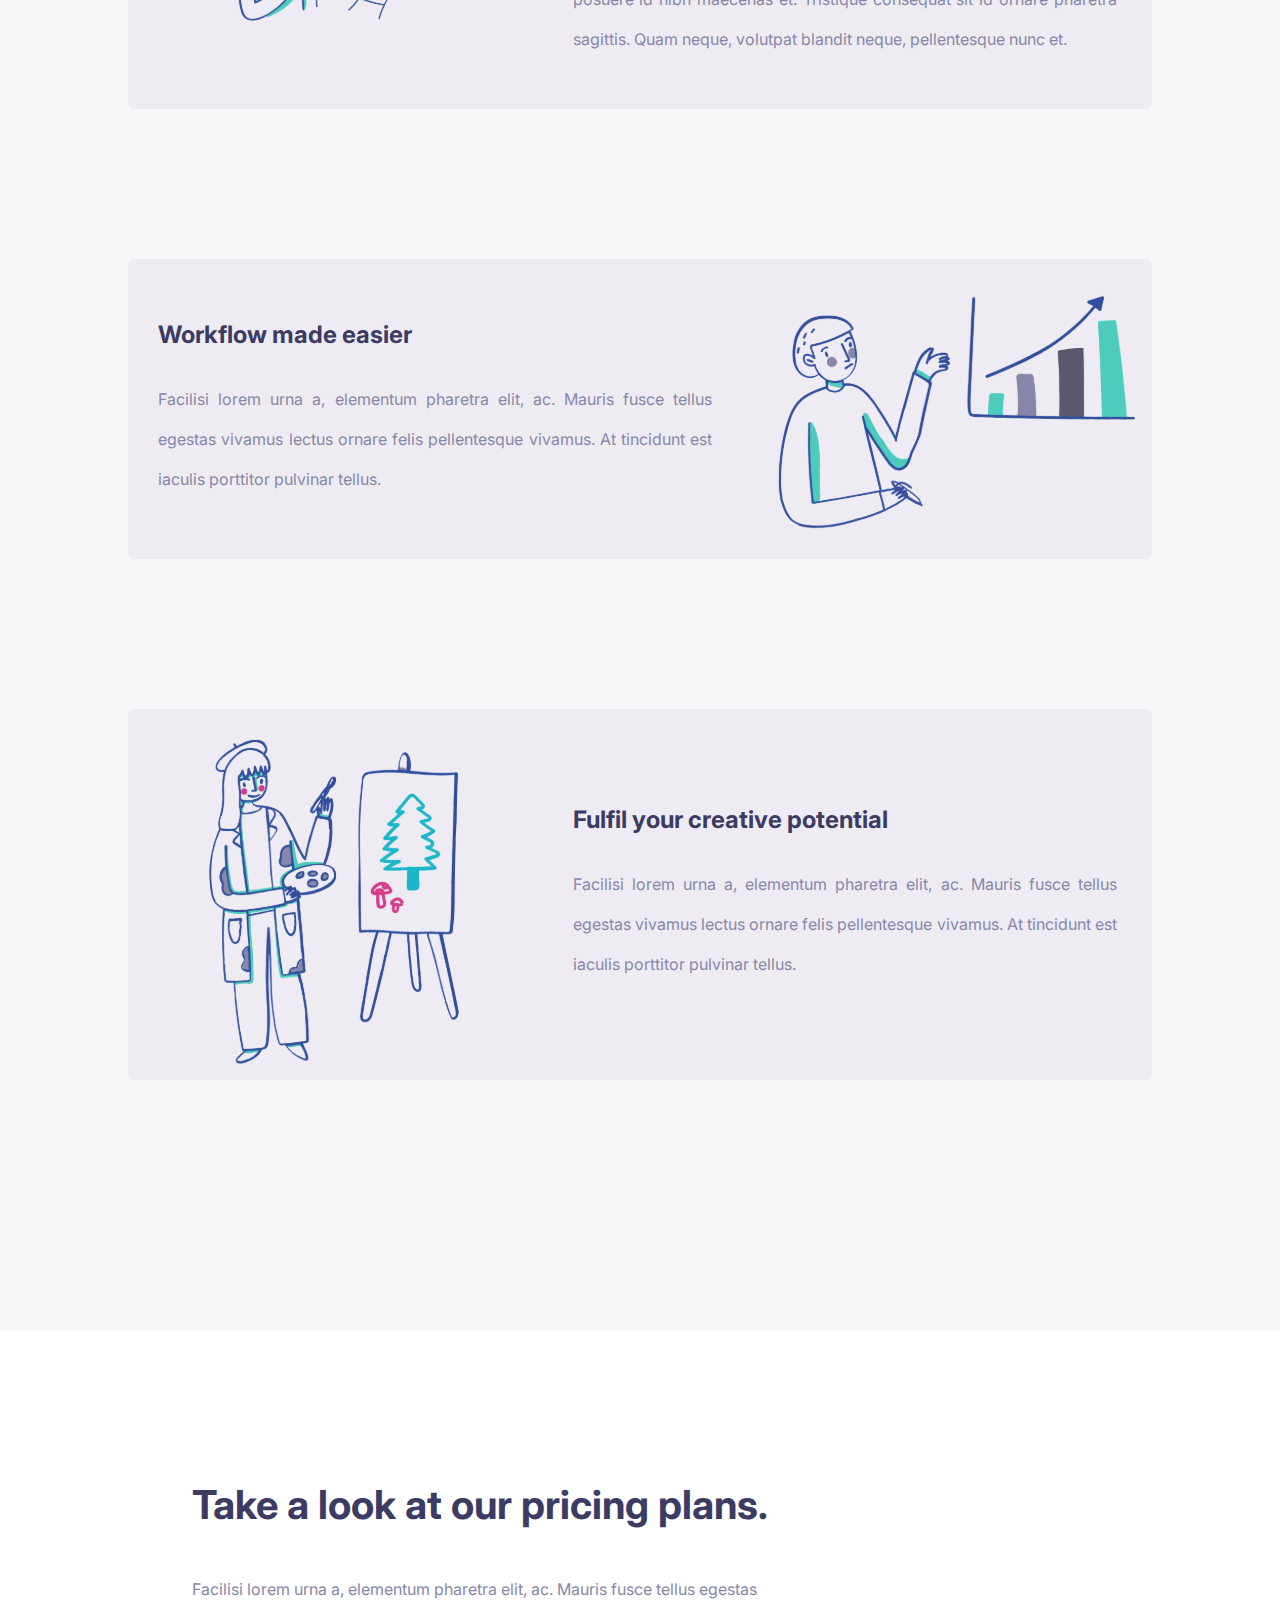
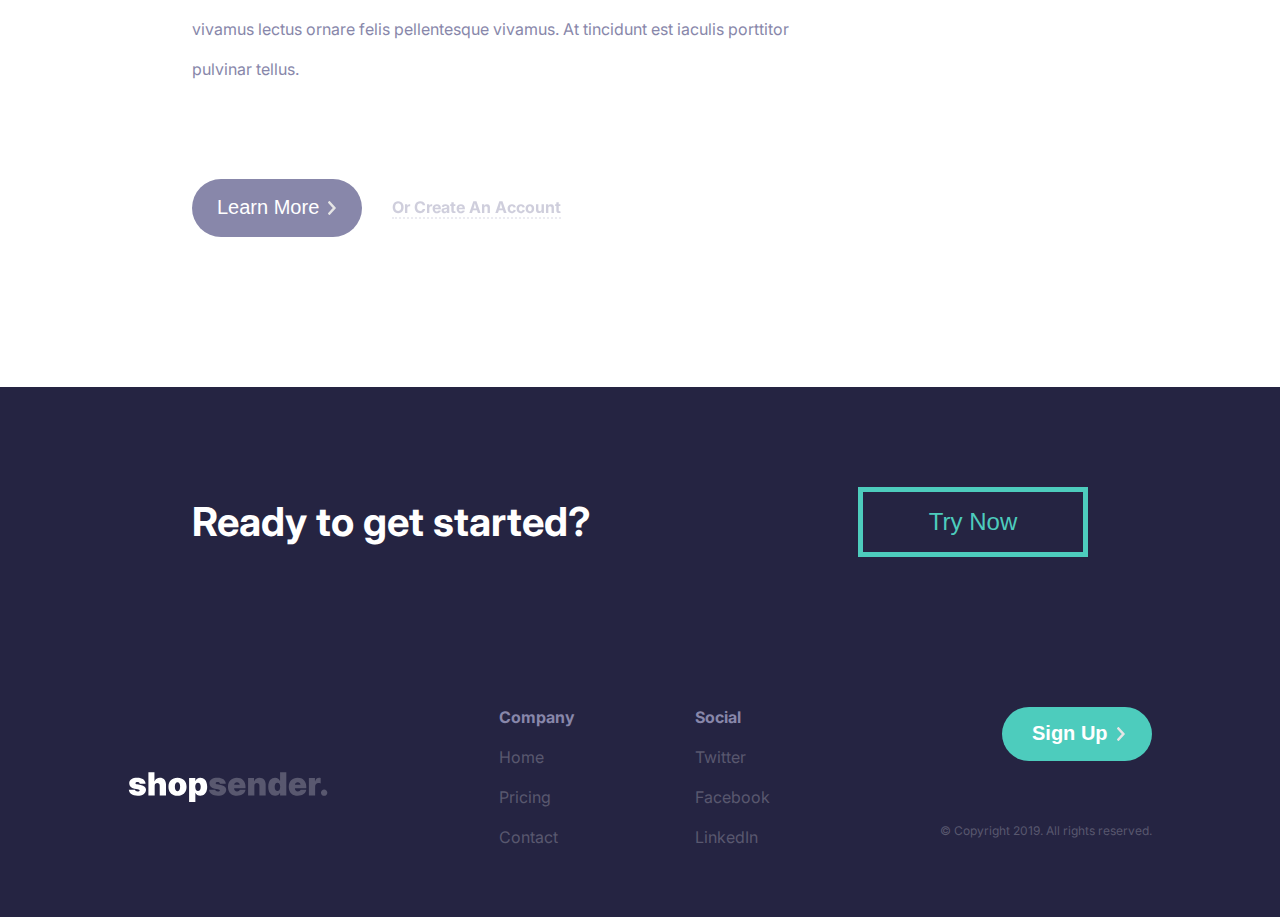
==== commit f6c749f3: "changing logo svg and saving changes" ====
--- a/index.html
+++ b/index.html
@@ -3,7 +3,7 @@
 <head>
     <meta charset="UTF-8">
     <meta name="viewport" content="width=device-width, initial-scale=1.0">
-    <title>PushTasker | The Integration Tool for Creatives</title>
+    <title>ShopSender | The Integration Tool for Creatives</title>
     <link rel="stylesheet" type="text/css" href="style.css">
     <link type="text/html" href="pricing.html">
 </head>
@@ -12,7 +12,7 @@
     <header class="navbar__wrapper">
         <nav class="navbar__nav">
             <a href="index.html">
-                <img src="./img/logo.svg" alt="pushtasker-logo">
+                <img src="./img/logo.svg" alt="shopsender-logo">
             </a>
             <ul class="navbar__nav-links">
                 <li><a href="">Home</a></li>
@@ -24,7 +24,7 @@
                         <img src="./img/chevron-right.svg" alt="chevron-right">
                     </button>
                 </a>
-            </ul>      
+            </ul>   
         </nav>
     </header>
     <!-- End of Navbar Section -->
@@ -174,8 +174,8 @@
                 <div class="footer__middle-left">
                     <h4>Company</h4>
                     <ul>
-                        <li><a href="">Home</a></li>
-                        <li><a href="">Pricing</a></li>
+                        <li><a href="index.html">Home</a></li>
+                        <li><a href="pricing.html">Pricing</a></li>
                         <li><a href="">Contact</a></li>
                     </ul>
                 </div>
--- a/style.css
+++ b/style.css
@@ -1,3 +1,5 @@
+@import url("https://fonts.googleapis.com/css2?family=Inter:wght@400;500;700;900&display=swap");
+@import url("https://fonts.googleapis.com/css2?family=Inter:wght@400;500;700;900&display=swap");
 @import url("https://fonts.googleapis.com/css2?family=Inter:wght@400;500;700;900&display=swap");
 @import url("https://fonts.googleapis.com/css2?family=Inter:wght@400;500;700;900&display=swap");
 @import url("https://fonts.googleapis.com/css2?family=Inter:wght@400;500;700;900&display=swap");
@@ -20,6 +22,10 @@
 
 button {
   cursor: pointer;
+}
+
+.green-detail {
+  color: #4DCCBD;
 }
 
 body {
@@ -120,6 +126,12 @@
   font-size: 16px;
   color: #59586F;
   text-align: right;
+}
+@media screen and (min-width: 1025px) and (max-width: 1280px) {
+  .footer__wrapper .footer__container .footer__right .footer__copyright {
+    /* Styles for Desktops */
+    font-size: 12px;
+  }
 }
 
 .navbar__btn {
@@ -138,6 +150,24 @@
   width: 170px;
   height: 54px;
   border: none;
+}
+
+.cta__btn {
+  background-color: transparent;
+  width: 300px;
+  height: 100px;
+  font-size: 24px;
+}
+
+.pricing__btn {
+  background-color: #4DCCBD;
+  color: #FFF;
+  font-weight: 700;
+  width: 100%;
+  height: 60px;
+  border: none;
+  border-radius: 10px;
+  margin-top: 50px;
 }
 
 .navbar__wrapper {
@@ -209,6 +239,12 @@
   width: 100%;
   position: relative;
 }
+@media screen and (min-width: 500px) and (max-width: 1024px) {
+  .hero {
+    /* Styles for Desktops */
+    height: 80vh;
+  }
+}
 .hero .hero__container {
   display: flex;
   flex-direction: column;
@@ -219,9 +255,16 @@
 .hero .hero__container p {
   width: 50%;
   color: #8887AA;
-  font-size: 24px;
+  font-size: 20px;
   line-height: 40px;
   margin-top: 30px;
+}
+@media screen and (min-width: 1025px) and (max-width: 1280px) {
+  .hero .hero__container p {
+    /* Styles for Desktops */
+    width: 70%;
+    font-size: 16px;
+  }
 }
 .hero .hero__container a .hero__btn {
   display: flex;
@@ -238,6 +281,18 @@
   width: 60%;
   margin: 0 auto;
 }
+@media screen and (min-width: 1025px) and (max-width: 1280px) {
+  .hero .hero__img {
+    /* Styles for Desktops */
+    margin-top: 60px;
+  }
+}
+@media screen and (min-width: 500px) and (max-width: 1024px) {
+  .hero .hero__img {
+    /* Styles for Desktops */
+    margin-top: 40px;
+  }
+}
 .hero .hero__img img {
   width: 100%;
 }
@@ -247,112 +302,15 @@
   width: 100%;
 }
 
-.navbar__wrapper {
-  width: 100%;
-  height: 10vh;
-  position: absolute;
-  display: flex;
-  align-items: center;
-  z-index: 1000;
-}
-.navbar__wrapper .navbar__nav {
-  display: flex;
-  flex-direction: row;
-  justify-content: space-between;
-  align-items: center;
-  width: 80%;
-  margin: 0 auto;
-}
-.navbar__wrapper .navbar__nav .navbar__nav-links {
-  display: flex;
-  flex-direction: row;
-  justify-content: space-between;
-  align-items: center;
-}
-.navbar__wrapper .navbar__nav .navbar__nav-links li {
-  padding-right: 50px;
-}
-.navbar__wrapper .navbar__nav .navbar__nav-links li a {
-  color: #59586F;
-  transition: 0.3s ease-in;
-}
-.navbar__wrapper .navbar__nav .navbar__nav-links li a:hover {
-  color: #F6F5F8;
-}
-.navbar__wrapper .navbar__nav .navbar__nav-links a .navbar__btn {
-  display: flex;
-  flex-direction: row;
-  justify-content: center;
-  align-items: center;
-}
-.navbar__wrapper .navbar__nav .navbar__nav-links a .navbar__btn span {
-  font-size: 16px;
-}
-
-.hero.skewed {
-  position: relative;
-  overflow: visible;
-  z-index: 1;
-}
-.hero.skewed::after {
-  content: "";
-  width: 100%;
-  height: 100%;
-  position: absolute;
-  background: inherit;
-  z-index: -1;
-  bottom: 0;
-  transform-origin: bottom right;
-  transform: skewY(-4.42deg);
-  background-color: #252442;
-}
-
-.hero {
-  background-color: #252442;
-  background-image: url("./img/bg-detail-corner.svg");
-  background-repeat: no-repeat;
-  background-position: top right;
-  height: 100vh;
-  width: 100%;
-  position: relative;
-}
-.hero .hero__container {
-  display: flex;
-  flex-direction: column;
-  width: 60%;
-  margin: 0 auto;
-  padding-top: 200px;
-}
-.hero .hero__container p {
-  width: 50%;
-  color: #8887AA;
-  font-size: 24px;
-  line-height: 40px;
-  margin-top: 30px;
-}
-.hero .hero__container a .hero__btn {
-  display: flex;
-  flex-direction: row;
-  align-items: center;
-  justify-content: center;
-  margin-top: 30px;
-}
-.hero .hero__container a .hero__btn span {
-  padding-right: 10px;
-  font-size: 16px;
-}
-.hero .hero__img {
-  width: 60%;
-  margin: 0 auto;
-}
-.hero .hero__img img {
-  width: 100%;
-}
-
 .about {
-  height: 80vh;
   width: 100%;
   margin-top: 600px;
+}
+@media screen and (min-width: 1025px) and (max-width: 1280px) {
+  .about {
+    /* Styles for Desktops */
+    margin-top: 400px;
+  }
 }
 .about .about__container {
   display: flex;
@@ -391,6 +349,7 @@
   justify-content: space-around;
   align-items: center;
   width: 100%;
+  margin-bottom: 200px;
 }
 
 .feature {
@@ -402,6 +361,12 @@
   width: 70%;
   margin: 0 auto;
   padding-top: 200px;
+}
+@media screen and (min-width: 500px) and (max-width: 1280px) {
+  .feature .feature__container {
+    /* Styles for Desktops */
+    width: 80%;
+  }
 }
 .feature .feature__container h2 {
   font-size: 48px;
@@ -418,6 +383,9 @@
   justify-content: space-between;
   width: 100%;
 }
+.feature .feature__container .feature__content.reverse .feature__content-info {
+  padding: 0px 35px;
+}
 .feature .feature__container .feature__content {
   display: flex;
   flex-direction: row;
@@ -429,9 +397,21 @@
   background-color: #eeecf2;
   border-radius: 7px;
 }
+@media screen and (min-width: 1025px) and (max-width: 1280px) {
+  .feature .feature__container .feature__content {
+    /* Styles for Desktops */
+    min-height: 300px;
+  }
+}
 .feature .feature__container .feature__content .feature__content-info {
   width: 60%;
   padding: 0 100px;
+}
+@media screen and (min-width: 500px) and (max-width: 1280px) {
+  .feature .feature__container .feature__content .feature__content-info {
+    /* Styles for Desktops */
+    padding: 0 30px;
+  }
 }
 .feature .feature__container .feature__content .feature__content-info h3 {
   font-size: 32px;
@@ -440,17 +420,29 @@
   margin-bottom: 30px;
   margin-top: 50px;
 }
+@media screen and (min-width: 1025px) and (max-width: 1280px) {
+  .feature .feature__container .feature__content .feature__content-info h3 {
+    /* Styles for Desktops */
+    font-size: 24px;
+  }
+}
 .feature .feature__container .feature__content .feature__content-info p {
   color: #8887AA;
   font-size: 20px;
   margin-bottom: 50px;
-}
-.feature .feature__container .feature__content .feature-content-img {
-  width: auto;
-  max-width: 350px;
+  text-align: justify;
+}
+@media screen and (min-width: 1025px) and (max-width: 1280px) {
+  .feature .feature__container .feature__content .feature__content-info p {
+    /* Styles for Desktops */
+    font-size: 16px;
+  }
+}
+.feature .feature__container .feature__content .feature__content-img {
+  width: 40%;
   height: 100%;
 }
-.feature .feature__container .feature__content .feature-content-img img {
+.feature .feature__container .feature__content .feature__content-img img {
   width: 100%;
 }
 
@@ -465,14 +457,29 @@
 .pricing .pricing__container h2 {
   margin-top: 150px;
   margin-bottom: 40px;
-  width: 60%;
+  width: 70%;
   color: #3C3B63;
+  font-size: 48px;
+}
+@media screen and (min-width: 1025px) and (max-width: 1280px) {
+  .pricing .pricing__container h2 {
+    /* Styles for Desktops */
+    width: 70%;
+    font-size: 40px;
+  }
 }
 .pricing .pricing__container p {
   color: #8887AA;
   width: 35%;
-  font-size: 24px;
+  font-size: 20px;
   margin-bottom: 90px;
+}
+@media screen and (min-width: 1025px) and (max-width: 1280px) {
+  .pricing .pricing__container p {
+    /* Styles for Desktops */
+    width: 70%;
+    font-size: 16px;
+  }
 }
 .pricing .pricing__container .pricing__btns {
   display: flex;
@@ -524,11 +531,24 @@
 .cta .cta__container h2 {
   color: #FFF;
 }
-.cta .cta__container a button {
+@media screen and (min-width: 1025px) and (max-width: 1280px) {
+  .cta .cta__container h2 {
+    /* Styles for Desktops */
+    font-size: 40px;
+  }
+}
+.cta .cta__container a .cta__btn {
   color: #4DCCBD;
   background-color: transparent;
   border: 5px solid #4DCCBD;
   width: 300px;
   height: 100px;
   font-size: 24px;
+}
+@media screen and (min-width: 1025px) and (max-width: 1280px) {
+  .cta .cta__container a .cta__btn {
+    /* Styles for Desktops */
+    width: 230px;
+    height: 70px;
+  }
 }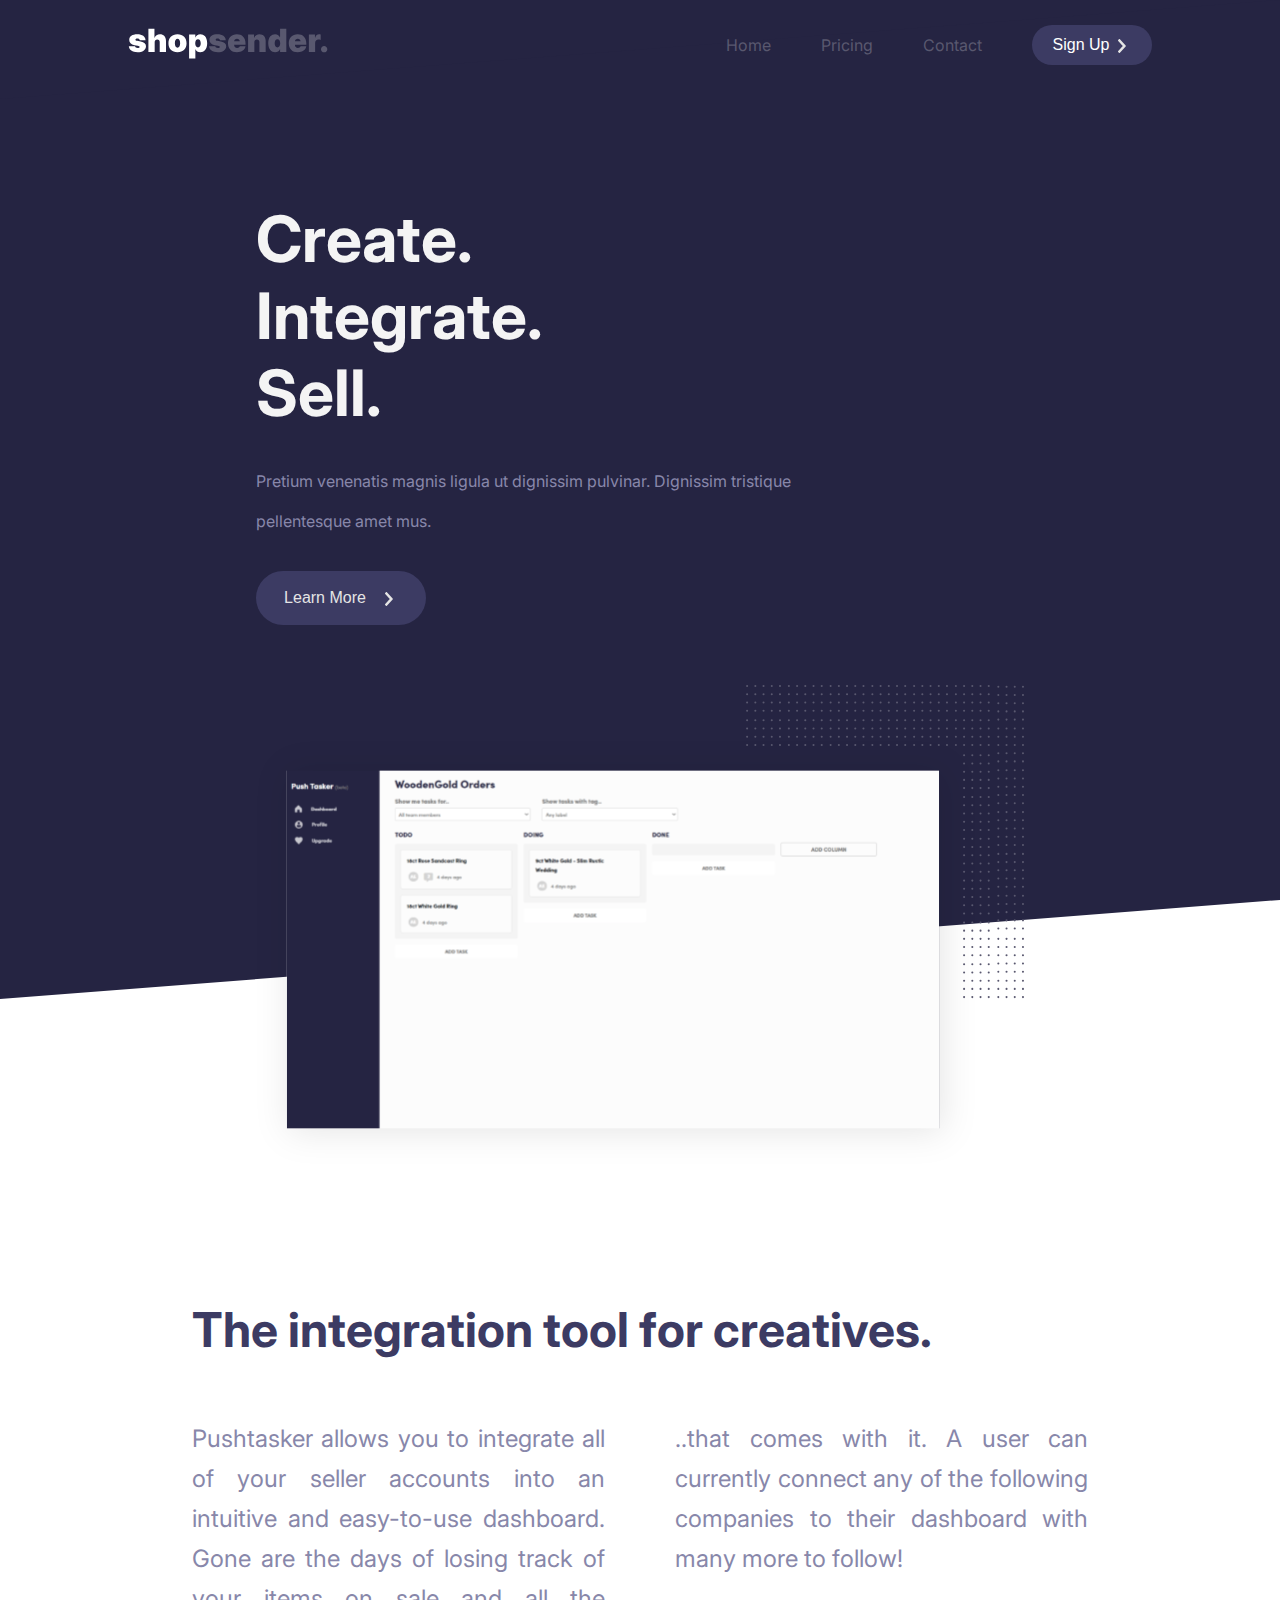
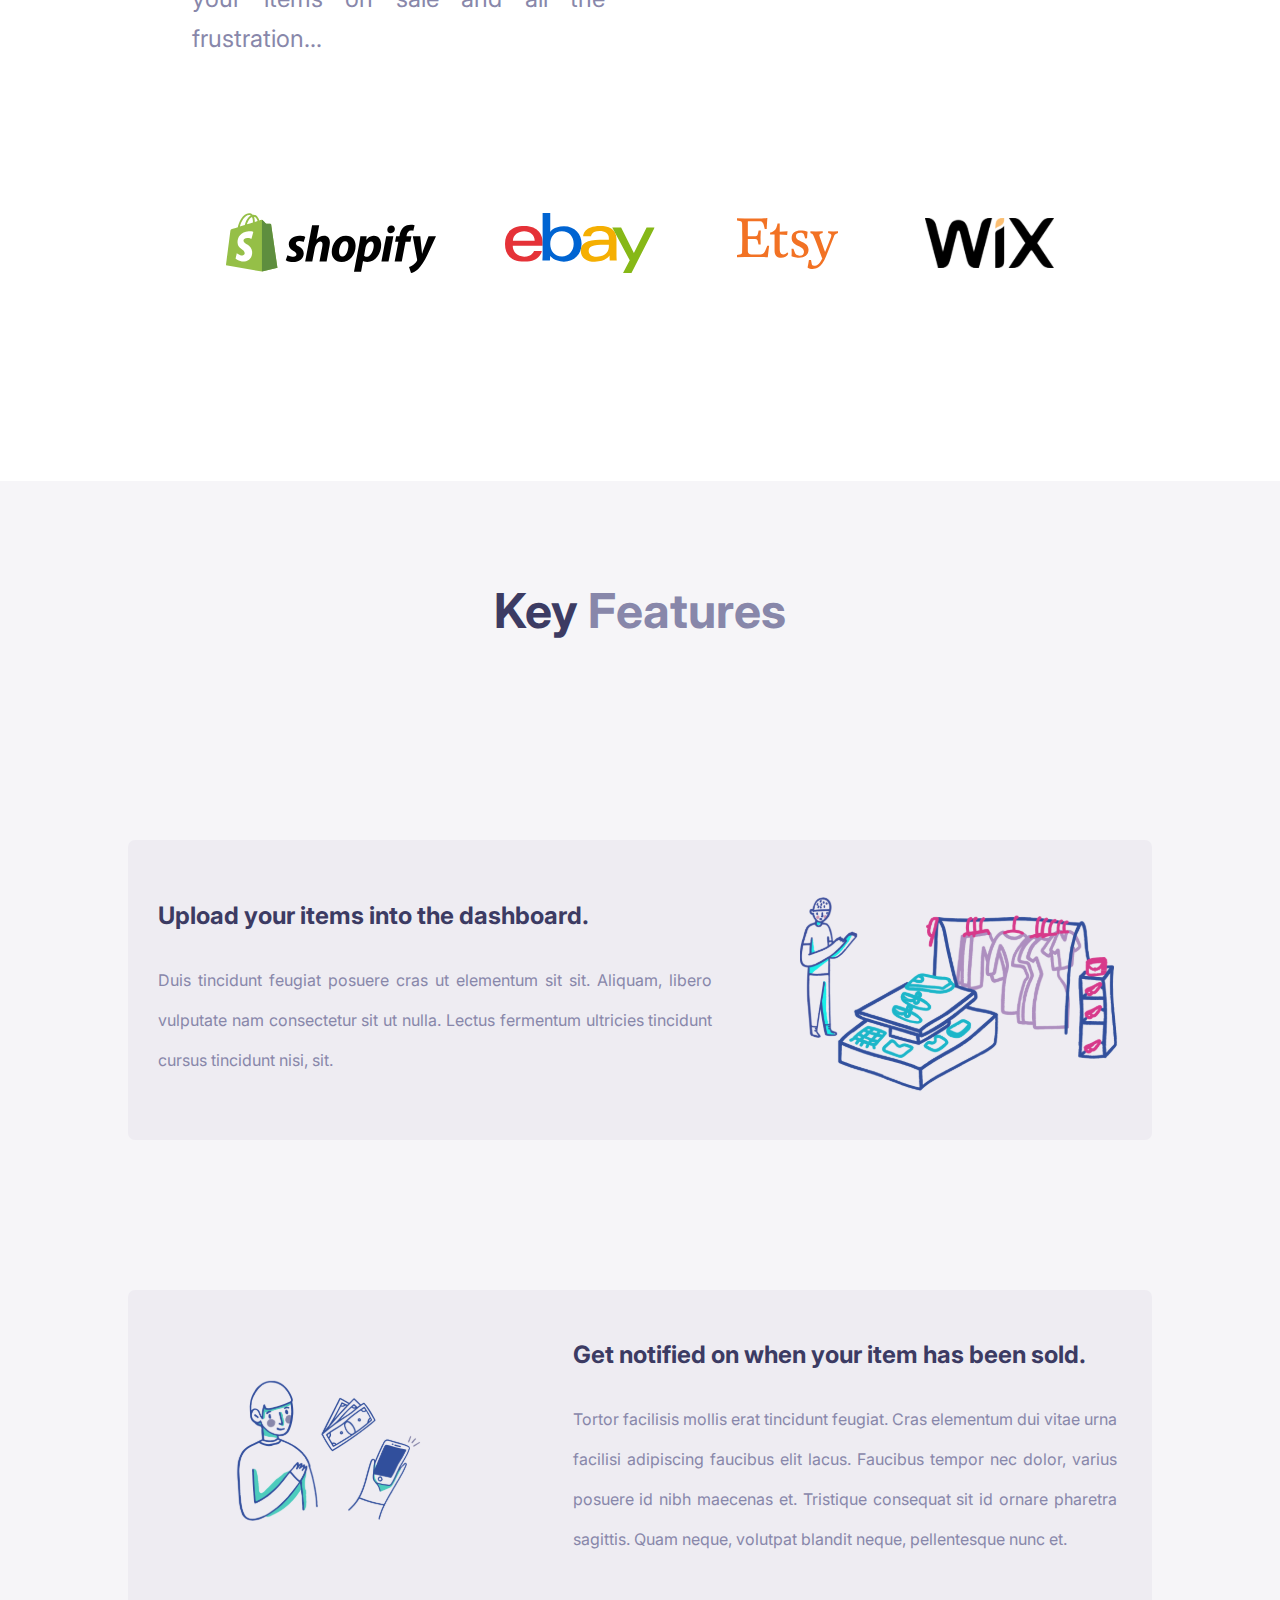
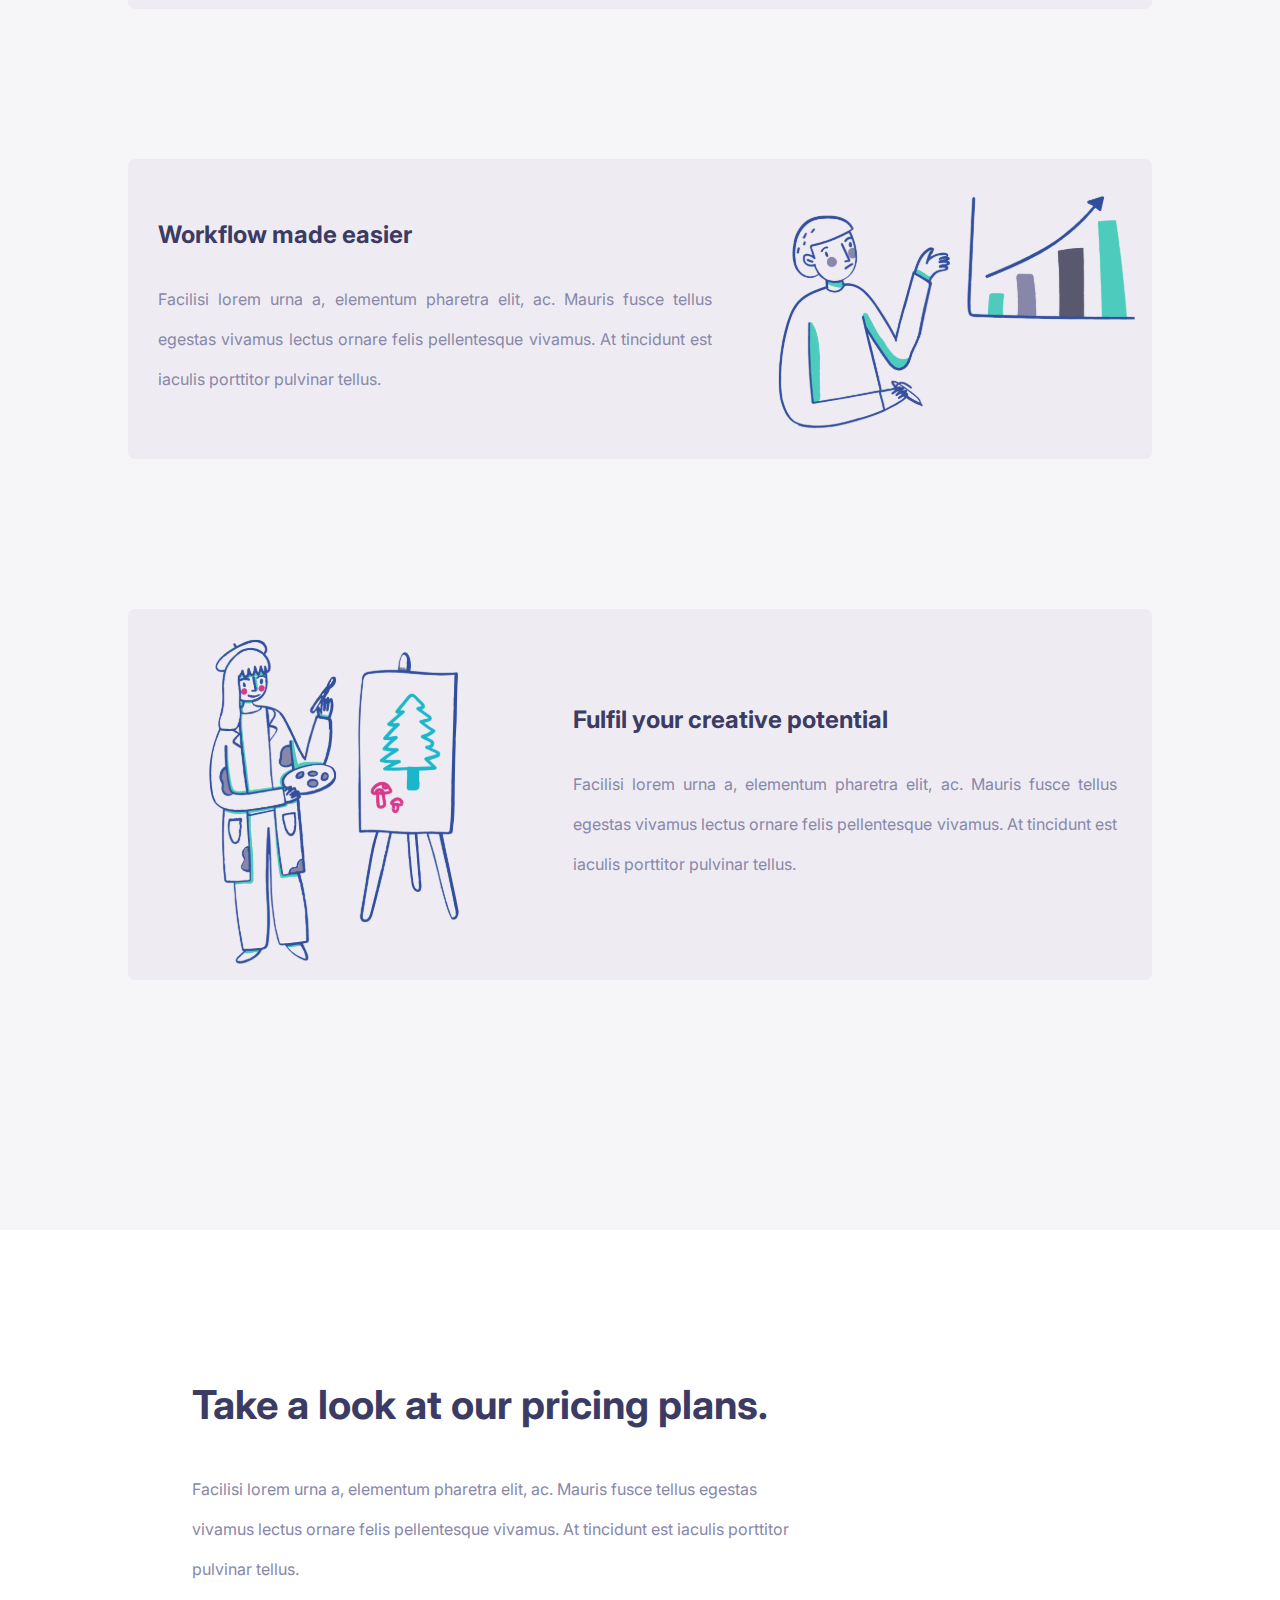
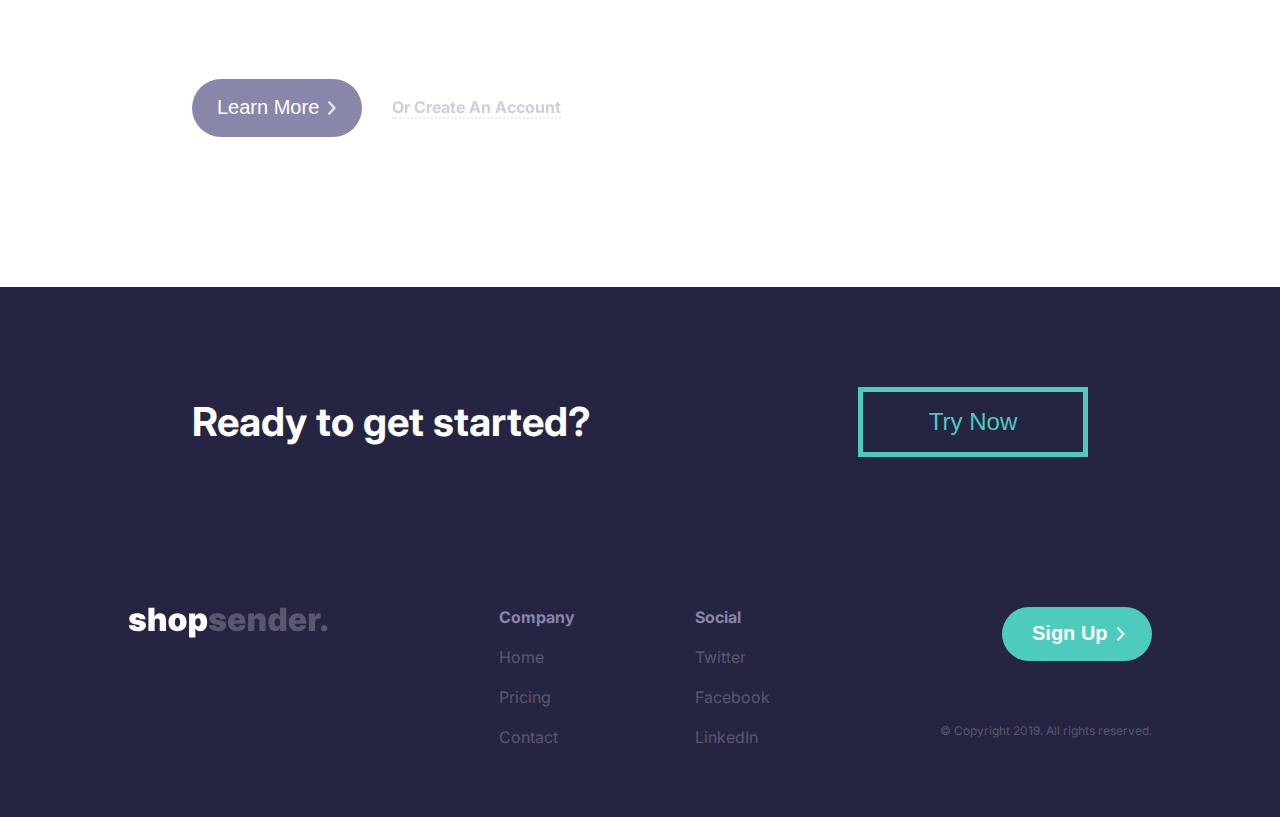
==== commit 9df76be0: "footer responsive, moved cta styles into 7:1" ====
--- a/index.html
+++ b/index.html
@@ -24,7 +24,12 @@
                         <img src="./img/chevron-right.svg" alt="chevron-right">
                     </button>
                 </a>
-            </ul>   
+            </ul>
+            <div class="navbar__hamburger">
+                <div class="line-1"></div>
+                <div class="line-2"></div>
+                <div class="line-3"></div>
+            </div>   
         </nav>
     </header>
     <!-- End of Navbar Section -->
@@ -169,7 +174,9 @@
     <!-- Start of Footer Section -->
     <footer class="footer__wrapper">
         <div class="footer__container">
-            <img src="./img/logo.svg" alt="pushtasker-logo">
+            <a class="footer__logo" href="index.html">
+                <img src="./img/logo.svg" alt="pushtasker-logo">
+            </a>
             <div class="footer__middle">
                 <div class="footer__middle-left">
                     <h4>Company</h4>
--- a/style.css
+++ b/style.css
@@ -1,3 +1,4 @@
+@import url("https://fonts.googleapis.com/css2?family=Inter:wght@400;500;700;900&display=swap");
 @import url("https://fonts.googleapis.com/css2?family=Inter:wght@400;500;700;900&display=swap");
 @import url("https://fonts.googleapis.com/css2?family=Inter:wght@400;500;700;900&display=swap");
 @import url("https://fonts.googleapis.com/css2?family=Inter:wght@400;500;700;900&display=swap");
@@ -64,20 +65,39 @@
   margin: 0 auto;
   padding: 50px 0;
 }
+@media screen and (max-width: 768px) {
+  .footer__wrapper .footer__container {
+    flex-direction: column;
+    justify-content: center;
+    align-items: center;
+  }
+}
+@media screen and (max-width: 768px) {
+  .footer__wrapper .footer__container .footer__logo {
+    margin-bottom: 50px;
+    margin-top: 20px;
+  }
+}
+@media screen and (max-width: 768px) {
+  .footer__wrapper .footer__container .footer__logo img {
+    width: 100%;
+  }
+}
 .footer__wrapper .footer__container .footer__middle {
   display: flex;
   flex-direction: row;
-}
-.footer__wrapper .footer__container .footer__middle .footer__middle-left {
-  padding-right: 60px;
-}
-.footer__wrapper .footer__container .footer__middle .footer__middle-right {
-  padding-left: 60px;
 }
 .footer__wrapper .footer__container .footer__middle .footer__middle-left,
 .footer__wrapper .footer__container .footer__middle .footer__middle-right {
   display: flex;
   flex-direction: column;
+}
+@media screen and (max-width: 768px) {
+  .footer__wrapper .footer__container .footer__middle .footer__middle-left,
+.footer__wrapper .footer__container .footer__middle .footer__middle-right {
+    text-align: center;
+    margin-bottom: 50px;
+  }
 }
 .footer__wrapper .footer__container .footer__middle .footer__middle-left h4,
 .footer__wrapper .footer__container .footer__middle .footer__middle-right h4 {
@@ -96,12 +116,33 @@
 .footer__wrapper .footer__container .footer__middle .footer__middle-right ul li a:hover {
   color: #F6F5F8;
 }
+.footer__wrapper .footer__container .footer__middle .footer__middle-left {
+  padding-right: 60px;
+}
+@media screen and (max-width: 768px) {
+  .footer__wrapper .footer__container .footer__middle .footer__middle-left {
+    padding: 0;
+  }
+}
+.footer__wrapper .footer__container .footer__middle .footer__middle-right {
+  padding-left: 60px;
+}
+@media screen and (max-width: 768px) {
+  .footer__wrapper .footer__container .footer__middle .footer__middle-right {
+    display: none !important;
+  }
+}
 .footer__wrapper .footer__container .footer__right {
   display: flex;
   flex-direction: column;
   justify-content: space-between;
   align-items: flex-end;
   height: 100%;
+}
+@media screen and (max-width: 768px) {
+  .footer__wrapper .footer__container .footer__right {
+    align-items: center;
+  }
 }
 .footer__wrapper .footer__container .footer__right a {
   margin-bottom: 50px;
@@ -180,20 +221,50 @@
 }
 .navbar__wrapper .navbar__nav {
   display: flex;
+  position: relative;
   flex-direction: row;
   justify-content: space-between;
   align-items: center;
   width: 80%;
   margin: 0 auto;
 }
+@media screen and (max-width: 768px) {
+  .navbar__wrapper .navbar__nav a {
+    width: 150px;
+  }
+}
+@media screen and (max-width: 768px) {
+  .navbar__wrapper .navbar__nav a img {
+    width: 100%;
+  }
+}
 .navbar__wrapper .navbar__nav .navbar__nav-links {
   display: flex;
   flex-direction: row;
   justify-content: space-between;
   align-items: center;
+}
+@media screen and (max-width: 768px) {
+  .navbar__wrapper .navbar__nav .navbar__nav-links {
+    display: flex;
+    flex-direction: column;
+    align-items: center;
+    position: absolute;
+    right: 0;
+    height: 40vh;
+    top: 10vh;
+    width: 100%;
+    background-color: #252442;
+    transform: translateX(-100%);
+  }
 }
 .navbar__wrapper .navbar__nav .navbar__nav-links li {
   padding-right: 50px;
+}
+@media screen and (max-width: 768px) {
+  .navbar__wrapper .navbar__nav .navbar__nav-links li {
+    padding-right: 0px;
+  }
 }
 .navbar__wrapper .navbar__nav .navbar__nav-links li a {
   color: #59586F;
@@ -210,6 +281,27 @@
 }
 .navbar__wrapper .navbar__nav .navbar__nav-links a .navbar__btn span {
   font-size: 16px;
+}
+.navbar__wrapper .navbar__nav .navbar__hamburger {
+  display: none;
+  height: 50px;
+  width: 50px;
+  border-radius: 50%;
+  cursor: pointer;
+}
+@media screen and (max-width: 768px) {
+  .navbar__wrapper .navbar__nav .navbar__hamburger {
+    display: flex;
+    flex-direction: column;
+    justify-content: center;
+    align-items: center;
+  }
+}
+.navbar__wrapper .navbar__nav .navbar__hamburger div {
+  height: 2px;
+  width: 30px;
+  background-color: #FFF;
+  margin: 5px;
 }
 
 .hero.skewed {
@@ -266,6 +358,11 @@
     font-size: 16px;
   }
 }
+@media screen and (max-width: 768px) {
+  .hero .hero__container p {
+    width: 80%;
+  }
+}
 .hero .hero__container a .hero__btn {
   display: flex;
   flex-direction: row;
@@ -297,6 +394,59 @@
   width: 100%;
 }
 
+.cta {
+  width: 100%;
+}
+.cta .cta__container {
+  display: flex;
+  flex-direction: row;
+  justify-content: space-between;
+  align-items: center;
+  width: 70%;
+  margin: 0 auto;
+  padding: 100px 0;
+}
+@media screen and (max-width: 768px) {
+  .cta .cta__container {
+    width: 80%;
+  }
+}
+.cta .cta__container h2 {
+  color: #FFF;
+}
+@media screen and (min-width: 1025px) and (max-width: 1280px) {
+  .cta .cta__container h2 {
+    /* Styles for Desktops */
+    font-size: 40px;
+  }
+}
+@media screen and (max-width: 768px) {
+  .cta .cta__container h2 {
+    font-size: 32px;
+  }
+}
+.cta .cta__container a .cta__btn {
+  background-color: transparent;
+  width: 300px;
+  height: 100px;
+  font-size: 24px;
+}
+@media screen and (min-width: 1025px) and (max-width: 1280px) {
+  .cta .cta__container a .cta__btn {
+    /* Styles for Desktops */
+    width: 230px;
+    height: 70px;
+  }
+}
+@media screen and (max-width: 768px) {
+  .cta .cta__container a .cta__btn {
+    width: 150px;
+    height: 50px;
+    font-size: 16px;
+    font-weight: 700;
+  }
+}
+
 body {
   height: 100%;
   width: 100%;
@@ -310,6 +460,11 @@
   .about {
     /* Styles for Desktops */
     margin-top: 400px;
+  }
+}
+@media screen and (max-width: 768px) {
+  .about {
+    margin-top: 350px;
   }
 }
 .about .about__container {
@@ -317,6 +472,11 @@
   flex-direction: column;
   width: 70%;
   margin: 0 auto;
+}
+@media screen and (max-width: 768px) {
+  .about .about__container {
+    width: 80%;
+  }
 }
 .about .about__container h2 {
   font-size: 48px;
@@ -324,11 +484,21 @@
   color: #3C3B63;
   margin-bottom: 60px;
 }
+@media screen and (max-width: 768px) {
+  .about .about__container h2 {
+    font-size: 48px;
+  }
+}
 .about .about__container .about__info {
   display: flex;
   flex-direction: row;
   margin-bottom: 150px;
   width: 100%;
+}
+@media screen and (max-width: 768px) {
+  .about .about__container .about__info {
+    flex-direction: column;
+  }
 }
 .about .about__container .about__info p {
   font-size: 24px;
@@ -337,12 +507,28 @@
   width: 50%;
   text-align: justify;
 }
+@media screen and (max-width: 768px) {
+  .about .about__container .about__info p {
+    width: 100%;
+  }
+}
 .about .about__container .about__info .about__info-left {
   padding-right: 35px;
 }
+@media screen and (max-width: 768px) {
+  .about .about__container .about__info .about__info-left {
+    padding-right: 0px;
+    margin-bottom: 30px;
+  }
+}
 .about .about__container .about__info .about__info-right {
   padding-left: 35px;
 }
+@media screen and (max-width: 768px) {
+  .about .about__container .about__info .about__info-right {
+    padding-left: 0px;
+  }
+}
 .about .about__container .about__clients {
   display: flex;
   flex-direction: row;
@@ -350,6 +536,24 @@
   align-items: center;
   width: 100%;
   margin-bottom: 200px;
+}
+@media screen and (max-width: 768px) {
+  .about .about__container .about__clients {
+    width: 80%;
+    margin: 0 auto;
+    margin-bottom: 200px;
+  }
+}
+@media screen and (max-width: 768px) {
+  .about .about__container .about__clients .about__clients-logo {
+    width: 100px;
+  }
+  .about .about__container .about__clients .about__clients-logo img {
+    width: 100%;
+  }
+}
+.about .about__container .about__clients .about__clients-logo img {
+  width: 100%;
 }
 
 .feature {
@@ -366,6 +570,11 @@
   .feature .feature__container {
     /* Styles for Desktops */
     width: 80%;
+  }
+}
+@media screen and (min-width: 768px) {
+  .feature .feature__container {
+    padding-top: 100px;
   }
 }
 .feature .feature__container h2 {
@@ -374,6 +583,11 @@
   color: #3C3B63;
   margin-bottom: 200px;
 }
+@media screen and (max-width: 768px) {
+  .feature .feature__container h2 {
+    margin-bottom: 100px;
+  }
+}
 .feature .feature__container h2 .feature__header-span {
   color: #8887AA;
 }
@@ -383,8 +597,18 @@
   justify-content: space-between;
   width: 100%;
 }
+@media screen and (max-width: 768px) {
+  .feature .feature__container .feature__content.reverse {
+    flex-direction: column-reverse;
+  }
+}
 .feature .feature__container .feature__content.reverse .feature__content-info {
   padding: 0px 35px;
+}
+@media screen and (max-width: 768px) {
+  .feature .feature__container .feature__content.reverse .feature__content-info {
+    padding: 0;
+  }
 }
 .feature .feature__container .feature__content {
   display: flex;
@@ -403,14 +627,25 @@
     min-height: 300px;
   }
 }
+@media screen and (max-width: 768px) {
+  .feature .feature__container .feature__content {
+    flex-direction: column-reverse;
+  }
+}
 .feature .feature__container .feature__content .feature__content-info {
   width: 60%;
   padding: 0 100px;
 }
-@media screen and (min-width: 500px) and (max-width: 1280px) {
+@media screen and (min-width: 769px) and (max-width: 1280px) {
   .feature .feature__container .feature__content .feature__content-info {
     /* Styles for Desktops */
     padding: 0 30px;
+  }
+}
+@media screen and (max-width: 768px) {
+  .feature .feature__container .feature__content .feature__content-info {
+    padding: 0;
+    width: 80%;
   }
 }
 .feature .feature__container .feature__content .feature__content-info h3 {
@@ -426,6 +661,11 @@
     font-size: 24px;
   }
 }
+@media screen and (max-width: 768px) {
+  .feature .feature__container .feature__content .feature__content-info h3 {
+    margin-top: 20px;
+  }
+}
 .feature .feature__container .feature__content .feature__content-info p {
   color: #8887AA;
   font-size: 20px;
@@ -442,6 +682,12 @@
   width: 40%;
   height: 100%;
 }
+@media screen and (max-width: 768px) {
+  .feature .feature__container .feature__content .feature__content-img {
+    height: 100%;
+    width: 100%;
+  }
+}
 .feature .feature__container .feature__content .feature__content-img img {
   width: 100%;
 }
@@ -453,6 +699,11 @@
 .pricing .pricing__container {
   width: 70%;
   margin: 0 auto;
+}
+@media screen and (max-width: 768px) {
+  .pricing .pricing__container {
+    width: 80%;
+  }
 }
 .pricing .pricing__container h2 {
   margin-top: 150px;
@@ -468,6 +719,11 @@
     font-size: 40px;
   }
 }
+@media screen and (max-width: 768px) {
+  .pricing .pricing__container h2 {
+    width: 80%;
+  }
+}
 .pricing .pricing__container p {
   color: #8887AA;
   width: 35%;
@@ -479,6 +735,11 @@
     /* Styles for Desktops */
     width: 70%;
     font-size: 16px;
+  }
+}
+@media screen and (max-width: 768px) {
+  .pricing .pricing__container p {
+    width: 100%;
   }
 }
 .pricing .pricing__container .pricing__btns {
@@ -516,39 +777,17 @@
 }
 
 .cta {
-  width: 100%;
   background-color: #252442;
-}
-.cta .cta__container {
-  display: flex;
-  flex-direction: row;
-  justify-content: space-between;
-  align-items: center;
-  width: 70%;
-  margin: 0 auto;
-  padding: 100px 0;
 }
 .cta .cta__container h2 {
   color: #FFF;
 }
-@media screen and (min-width: 1025px) and (max-width: 1280px) {
-  .cta .cta__container h2 {
-    /* Styles for Desktops */
-    font-size: 40px;
-  }
-}
 .cta .cta__container a .cta__btn {
   color: #4DCCBD;
-  background-color: transparent;
   border: 5px solid #4DCCBD;
-  width: 300px;
-  height: 100px;
-  font-size: 24px;
-}
-@media screen and (min-width: 1025px) and (max-width: 1280px) {
+}
+@media screen and (max-width: 768px) {
   .cta .cta__container a .cta__btn {
-    /* Styles for Desktops */
-    width: 230px;
-    height: 70px;
+    border: 2px solid #4DCCBD;
   }
 }